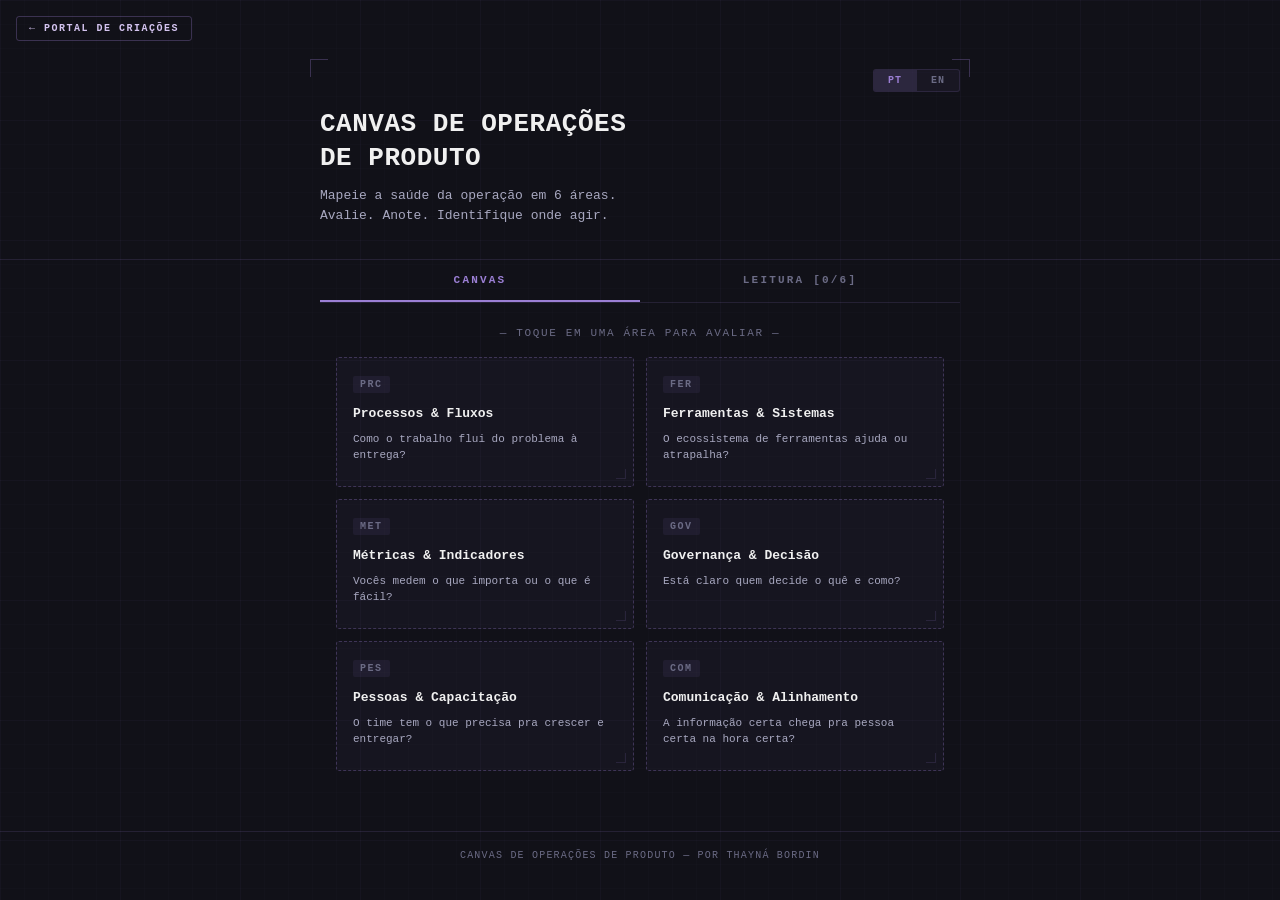
==== canvas-operacoes-produto.html @ 185a9892 "Adiciona o Canvas de Operações de Produto ao portal Converte o componente React para HTML com JavaSc" ====
<!DOCTYPE html>
<html lang="pt-BR">
<head>
  <meta charset="UTF-8">
  <meta name="viewport" content="width=device-width, initial-scale=1.0">
  <title>Canvas de Operações de Produto</title>
  <meta name="description" content="Mapeie a saúde da operação de produto em 6 áreas, avalie cada uma e receba uma leitura de onde agir primeiro.">
  <meta name="theme-color" content="#111118">
  <style>
    /* Paleta do portfólio (thaynabordin.github.io) */
    :root{
      --paper:#111118;--ink:#F0F0F0;--text-2:#A8A8C0;--muted:#6B6B85;--faint:#4A4A60;
      --accent:#9B7FD4;--accent-soft:#D4C4F0;--surface:rgba(155,127,212,.04);
      --border:rgba(155,127,212,.15);--border-strong:rgba(155,127,212,.3);
      --mono:'Courier New',Courier,monospace;
    }
    *,*::before,*::after{box-sizing:border-box;}
    html,body{margin:0;background:var(--paper);}
    body{color:var(--ink);font-family:var(--mono);min-height:100vh;}
    button{font-family:var(--mono);}
    .app{min-height:100vh;position:relative;overflow:hidden;}
    .grid-bg{position:absolute;inset:0;width:100%;height:100%;pointer-events:none;}
    .layer{position:relative;z-index:1;}

    .home-link{display:inline-block;margin:16px 16px 0;padding:6px 12px;font-size:10px;font-weight:700;letter-spacing:.15em;color:var(--accent-soft);text-decoration:none;border:1px solid var(--border-strong);border-radius:3px;}
    .home-link:hover{background:rgba(155,127,212,.12);}

    header.head{border-bottom:1px solid var(--border);padding:28px 20px 32px;}
    .wrap{max-width:640px;margin:0 auto;}
    .corner{position:absolute;top:-10px;width:18px;height:18px;border-top:1.5px solid var(--border-strong);}
    .corner.l{left:-10px;border-left:1.5px solid var(--border-strong);}
    .corner.r{right:-10px;border-right:1.5px solid var(--border-strong);}
    .lang{display:flex;justify-content:flex-end;margin-bottom:16px;}
    .lang-box{display:flex;background:rgba(155,127,212,.06);border-radius:3px;overflow:hidden;border:1px solid var(--border);}
    .lang-box button{padding:5px 14px;background:none;border:none;color:var(--muted);font-size:10px;font-weight:700;cursor:pointer;letter-spacing:.1em;}
    .lang-box button+button{border-left:1px solid var(--border);}
    .lang-box button.on{background:rgba(155,127,212,.15);color:var(--accent);}
    h1{font-size:26px;font-weight:700;line-height:1.3;margin:0 0 10px;color:var(--ink);letter-spacing:.02em;}
    .sub{font-size:13px;color:var(--text-2);line-height:1.6;max-width:420px;}

    .tabs{max-width:640px;margin:0 auto;display:flex;border-bottom:1px solid var(--border);}
    .tabs button{flex:1;padding:14px;background:none;border:none;border-bottom:2px solid transparent;color:var(--muted);font-size:11px;font-weight:700;cursor:pointer;letter-spacing:.2em;}
    .tabs button.on{border-bottom-color:var(--accent);color:var(--accent);}

    main{max-width:640px;margin:0 auto;padding:24px 16px 60px;}
    .hint{font-size:11px;color:var(--muted);letter-spacing:.15em;margin-bottom:18px;text-align:center;}
    .cards{display:grid;grid-template-columns:1fr 1fr;gap:12px;}
    .card{background:var(--surface);border:1px dashed var(--border-strong);border-radius:3px;padding:18px 16px;cursor:pointer;text-align:left;position:relative;min-height:130px;display:flex;flex-direction:column;justify-content:space-between;transition:all .2s;color:inherit;}
    .card:hover{border-color:var(--accent);}
    .card-row{display:flex;justify-content:space-between;align-items:center;margin-bottom:12px;}
    .code{font-size:10px;font-weight:700;letter-spacing:.15em;color:var(--muted);background:rgba(155,127,212,.08);padding:3px 7px;border-radius:2px;}
    .card-title{font-size:13px;font-weight:700;color:var(--ink);line-height:1.35;margin-bottom:8px;}
    .card-prompt{font-size:11px;color:var(--text-2);line-height:1.5;}
    .card-status{margin-top:12px;font-size:10px;letter-spacing:.1em;font-weight:700;display:flex;align-items:center;gap:6px;}
    .card-corner{position:absolute;bottom:7px;right:7px;width:10px;height:10px;border-right:1px solid var(--border);border-bottom:1px solid var(--border);}
    .count{margin-top:18px;font-size:10px;color:var(--muted);text-align:center;letter-spacing:.15em;}
    .btn-main{width:100%;margin-top:16px;padding:14px;background:none;border:2px solid var(--accent);border-radius:3px;color:var(--accent);font-size:12px;font-weight:700;cursor:pointer;letter-spacing:.12em;}
    .btn-main:hover{background:rgba(155,127,212,.1);}

    .detail{animation:fadeIn .2s ease;}
    .back{background:none;border:none;color:var(--accent);font-size:12px;cursor:pointer;padding:0 0 20px;letter-spacing:.08em;}
    .detail-head{border-bottom:1px solid var(--border);padding-bottom:22px;margin-bottom:24px;}
    .detail-code{display:inline-block;font-size:11px;font-weight:700;letter-spacing:.15em;color:var(--accent);background:rgba(155,127,212,.12);padding:4px 10px;border-radius:2px;margin-bottom:10px;}
    h2{font-size:20px;font-weight:700;color:var(--ink);margin:0 0 8px;}
    .desc{font-size:13px;color:var(--text-2);margin:0;line-height:1.7;}
    .block{margin-bottom:28px;}
    .label{font-size:10px;letter-spacing:.2em;color:var(--muted);margin-bottom:14px;font-weight:700;}
    .q{font-size:13px;color:var(--text-2);line-height:1.6;padding:10px 0;border-bottom:1px dashed var(--border);display:flex;gap:12px;}
    .q-num{color:var(--faint);min-width:20px;font-size:10px;padding-top:3px;font-weight:700;}
    .opts{display:flex;gap:10px;}
    .opt{flex:1;padding:16px 10px;background:var(--surface);border:1px dashed var(--border-strong);border-radius:3px;cursor:pointer;text-align:center;transition:all .2s;}
    .opt-sym{font-size:22px;color:var(--faint);margin-bottom:6px;}
    .opt-lbl{font-size:10px;font-weight:700;color:var(--muted);letter-spacing:.08em;}
    textarea{width:100%;min-height:90px;background:var(--surface);border:1px dashed var(--border-strong);border-radius:3px;padding:14px 16px;color:var(--ink);font-size:13px;line-height:1.6;font-family:var(--mono);resize:vertical;outline:none;}
    textarea:focus{border-color:var(--accent);}
    textarea::placeholder{color:var(--faint);}
    .btn-save{width:100%;padding:14px;background:none;border:1px solid var(--border-strong);border-radius:3px;color:var(--muted);font-size:12px;font-weight:700;cursor:pointer;letter-spacing:.1em;}
    .btn-save.ready{background:rgba(155,127,212,.1);border:2px solid var(--accent);color:var(--accent);}

    .empty{text-align:center;padding:48px 20px;color:var(--muted);}
    .empty .label{margin-bottom:18px;font-size:11px;}
    .empty p{font-size:13px;line-height:1.7;margin:0 0 24px;color:var(--text-2);}
    .btn-ghost{padding:12px 28px;background:none;border:1px dashed var(--border-strong);border-radius:3px;color:var(--accent);font-size:12px;cursor:pointer;letter-spacing:.12em;}
    .summary{display:flex;margin-bottom:20px;border:1px solid var(--border);border-radius:3px;overflow:hidden;}
    .summary > div{border-right:1px solid var(--border);padding:18px 12px;text-align:center;transition:flex .3s ease;}
    .summary > div:last-child{border-right:none;}
    .sum-n{font-size:30px;font-weight:800;line-height:1;margin-bottom:4px;}
    .sum-l{font-size:10px;letter-spacing:.12em;font-weight:700;}
    .bar{display:flex;height:8px;border-radius:2px;overflow:hidden;margin-bottom:28px;gap:3px;}
    .bar > div{opacity:.8;border-radius:2px;}
    .group{margin-bottom:22px;}
    .group-head{font-size:10px;letter-spacing:.18em;font-weight:700;margin-bottom:10px;display:flex;align-items:center;gap:8px;}
    .group-head .line{flex:1;height:1px;}
    .row{background:var(--surface);padding:14px 16px;margin-bottom:8px;border-radius:0 3px 3px 0;}
    .row-top{display:flex;align-items:center;gap:10px;}
    .row-code{font-size:10px;font-weight:700;letter-spacing:.1em;opacity:.8;}
    .row-title{font-size:14px;font-weight:700;color:var(--ink);}
    .row-note{font-size:12px;color:var(--text-2);line-height:1.6;font-style:italic;padding-left:40px;margin-top:8px;white-space:pre-wrap;}
    .reading{background:var(--surface);border:1px dashed var(--border-strong);border-radius:3px;padding:20px 18px;margin:8px 0 24px;}
    .reading .label{color:var(--accent);margin-bottom:12px;}
    .reading div:last-child{font-size:14px;color:var(--text-2);line-height:1.8;}
    .btn-reset{width:100%;padding:13px;background:none;border:1px dashed var(--border);border-radius:3px;color:var(--muted);font-size:11px;cursor:pointer;letter-spacing:.12em;}
    footer{text-align:center;padding:18px;border-top:1px solid var(--border);font-size:10px;color:var(--faint);letter-spacing:.12em;}
    footer a{color:var(--muted);text-decoration:none;}
    footer a:hover{color:var(--accent);}

    @keyframes fadeIn{from{opacity:0;transform:translateY(6px);}to{opacity:1;transform:none;}}
    @media(prefers-reduced-motion:reduce){*{animation:none!important;transition:none!important;}}
  </style>
</head>
<body>
<div class="app">
  <svg class="grid-bg" aria-hidden="true">
    <defs>
      <pattern id="smallGrid" width="24" height="24" patternUnits="userSpaceOnUse">
        <path d="M 24 0 L 0 0 0 24" fill="none" stroke="rgba(155,127,212,0.05)" stroke-width="0.5"/>
      </pattern>
      <pattern id="grid" width="120" height="120" patternUnits="userSpaceOnUse">
        <rect width="120" height="120" fill="url(#smallGrid)"/>
        <path d="M 120 0 L 0 0 0 120" fill="none" stroke="rgba(155,127,212,0.1)" stroke-width="0.5"/>
      </pattern>
    </defs>
    <rect width="100%" height="100%" fill="url(#grid)"/>
  </svg>
  <div class="layer" id="root"></div>
</div>

<script>
const AREAS = {
  pt: [
    { id: "processes", label: "Processos & Fluxos", code: "PRC",
      prompt: "Como o trabalho flui do problema à entrega?",
      description: "Etapas de descoberta, desenvolvimento e entrega. Inclui como demandas entram, são priorizadas e chegam ao usuário.",
      questions: ["O caminho de uma ideia até a entrega está documentado?", "O time sabe qual é o processo sem precisar perguntar?", "Existem gargalos recorrentes que todo mundo conhece mas ninguém resolve?", "O processo é revisado periodicamente ou só quando quebra?"] },
    { id: "tools", label: "Ferramentas & Sistemas", code: "FER",
      prompt: "O ecossistema de ferramentas ajuda ou atrapalha?",
      description: "Todas as ferramentas usadas pelo time de produto — gestão de backlog, documentação, comunicação, análise de dados, design.",
      questions: ["As ferramentas conversam entre si ou criam ilhas de informação?", "O time usa as ferramentas de forma consistente?", "Existe uma fonte única de verdade pra cada tipo de informação?", "Novas pessoas conseguem se localizar rapidamente no ecossistema?"] },
    { id: "metrics", label: "Métricas & Indicadores", code: "MET",
      prompt: "Vocês medem o que importa ou o que é fácil?",
      description: "Os indicadores que o time acompanha para tomar decisões — de produto, de experiência, de operação e de negócio.",
      questions: ["Existe clareza sobre quais métricas importam pra cada decisão?", "As métricas são acessíveis pra todo o time ou ficam com poucas pessoas?", "Indicadores de experiência do usuário fazem parte do acompanhamento?", "Os dados influenciam decisões reais ou só decoram apresentações?"] },
    { id: "governance", label: "Governança & Decisão", code: "GOV",
      prompt: "Está claro quem decide o quê e como?",
      description: "O modelo de tomada de decisão — quem prioriza, quem aprova, como conflitos são resolvidos, como trocas são feitas.",
      questions: ["Está claro quem tem autoridade sobre cada tipo de decisão?", "Existem critérios explícitos de priorização ou depende de quem fala mais alto?", "Conflitos entre áreas têm um caminho claro de resolução?", "Decisões importantes são registradas com contexto e justificativa?"] },
    { id: "people", label: "Pessoas & Capacitação", code: "PES",
      prompt: "O time tem o que precisa pra crescer e entregar?",
      description: "Estrutura do time, papéis, competências, integração de novos membros, desenvolvimento profissional e retenção.",
      questions: ["Os papéis e responsabilidades são claros pra todos?", "A integração de novas pessoas é estruturada ou cada um se vira?", "Existe investimento em desenvolvimento de competências?", "O time tem autonomia suficiente ou depende demais de aprovações?"] },
    { id: "alignment", label: "Comunicação & Alinhamento", code: "COM",
      prompt: "A informação certa chega pra pessoa certa na hora certa?",
      description: "Como o time se comunica internamente e com áreas parceiras — rituais, canais, documentação, visibilidade do trabalho.",
      questions: ["Todos sabem no que os outros estão trabalhando?", "A comunicação entre produto, design e engenharia é fluida?", "Existem rituais efetivos ou reuniões que poderiam ser um documento?", "Áreas parceiras (negócio, suporte, vendas) têm visibilidade do que acontece em produto?"] },
  ],
  en: [
    { id: "processes", label: "Processes & Workflows", code: "PRC",
      prompt: "How does work flow from problem to delivery?",
      description: "Discovery, development and delivery stages. Includes how demands come in, get prioritized and reach the user.",
      questions: ["Is the path from idea to delivery documented?", "Does the team know the process without having to ask?", "Are there recurring bottlenecks everyone knows but no one fixes?", "Is the process reviewed periodically or only when it breaks?"] },
    { id: "tools", label: "Tools & Systems", code: "TLS",
      prompt: "Does the tooling ecosystem help or hinder?",
      description: "All tools used by the product team — backlog management, documentation, communication, data analysis, design.",
      questions: ["Do tools talk to each other or create information silos?", "Does the team use tools consistently?", "Is there a single source of truth for each type of information?", "Can new people find their way around the ecosystem quickly?"] },
    { id: "metrics", label: "Metrics & Indicators", code: "MET",
      prompt: "Do you measure what matters or what's easy?",
      description: "The indicators the team tracks to make decisions — product, experience, operations and business metrics.",
      questions: ["Is it clear which metrics matter for each decision?", "Are metrics accessible to the whole team or held by a few?", "Are user experience indicators part of the tracking?", "Do data points influence real decisions or just decorate presentations?"] },
    { id: "governance", label: "Governance & Decision-Making", code: "GOV",
      prompt: "Is it clear who decides what and how?",
      description: "The decision-making model — who prioritizes, who approves, how conflicts are resolved, how trade-offs are made.",
      questions: ["Is it clear who has authority over each type of decision?", "Are there explicit prioritization criteria or does it depend on who speaks loudest?", "Do cross-team conflicts have a clear resolution path?", "Are important decisions recorded with context and rationale?"] },
    { id: "people", label: "People & Enablement", code: "PPL",
      prompt: "Does the team have what it needs to grow and deliver?",
      description: "Team structure, roles, competencies, onboarding, professional development and retention.",
      questions: ["Are roles and responsibilities clear to everyone?", "Is onboarding structured or left to chance?", "Is there investment in competency development?", "Does the team have enough autonomy or is it over-dependent on approvals?"] },
    { id: "alignment", label: "Communication & Alignment", code: "COM",
      prompt: "Does the right info reach the right person at the right time?",
      description: "How the team communicates internally and with partner areas — rituals, channels, documentation, work visibility.",
      questions: ["Does everyone know what others are working on?", "Is communication between product, design and engineering fluid?", "Are there effective rituals or meetings that could be a document?", "Do partner areas (business, support, sales) have visibility into product?"] },
  ],
};

// Cores de status: tons suaves que harmonizam com a paleta do portfólio
const HEALTH_COLORS = { healthy: "#D4C4F0", attention: "#9B7FD4", critical: "#E07A9A" };
const HEALTH_OPTIONS = {
  pt: [
    { value: "healthy", label: "Saudável", symbol: "●" },
    { value: "attention", label: "Atenção", symbol: "◐" },
    { value: "critical", label: "Crítico", symbol: "○" },
  ],
  en: [
    { value: "healthy", label: "Healthy", symbol: "●" },
    { value: "attention", label: "Needs Attention", symbol: "◐" },
    { value: "critical", label: "Critical", symbol: "○" },
  ],
};

const UI = {
  pt: {
    home: "← PORTAL DE CRIAÇÕES",
    title1: "CANVAS DE OPERAÇÕES", title2: "DE PRODUTO",
    subtitle1: "Mapeie a saúde da operação em 6 áreas.", subtitle2: "Avalie. Anote. Identifique onde agir.",
    tabCanvas: "CANVAS", tabReading: "LEITURA",
    instruction: "— TOQUE EM UMA ÁREA PARA AVALIAR —",
    mapped: "ÁREAS MAPEADAS", seeReading: "VER LEITURA COMPLETA →", back: "← VOLTAR",
    diagnosticQ: "PERGUNTAS DIAGNÓSTICAS", assessment: "AVALIAÇÃO", notes: "ANOTAÇÕES",
    notesPlaceholder: "Gargalos, observações, ideias...",
    saveBack: "SALVAR E VOLTAR", backNoSave: "VOLTAR SEM AVALIAR",
    insufficient: "DADOS INSUFICIENTES", insufficientDesc: "áreas restantes no canvas para gerar a leitura completa.",
    goCanvas: "IR AO CANVAS", reading: "LEITURA", reset: "LIMPAR E RECOMEÇAR",
    footer: "CANVAS DE OPERAÇÕES DE PRODUTO — POR THAYNÁ BORDIN", evaluate: "Avalie as",
    interp: [
      "Mais da metade das áreas está em estado crítico. Antes de otimizar, estabilize. Comece por Governança e Processos — são a base que sustenta todo o resto.",
      "Existem áreas críticas que travam o restante da operação. Foque nelas primeiro — melhorias aqui destravam avanço nas outras dimensões.",
      "A operação funciona mas acumula pontos de atrito. O risco é normalizar o desconforto. Escolha a área de maior impacto no dia a dia e trate com intenção.",
      "Operação em boa forma. O desafio agora é sustentar e evoluir. Revise este canvas a cada trimestre pra identificar regressões antes que virem crises.",
    ],
  },
  en: {
    home: "← CREATIONS PORTAL",
    title1: "PRODUCT OPERATIONS", title2: "CANVAS",
    subtitle1: "Map your operation's health across 6 areas.", subtitle2: "Assess. Annotate. Identify where to act.",
    tabCanvas: "CANVAS", tabReading: "READING",
    instruction: "— TAP AN AREA TO ASSESS —",
    mapped: "AREAS MAPPED", seeReading: "SEE FULL READING →", back: "← BACK",
    diagnosticQ: "DIAGNOSTIC QUESTIONS", assessment: "ASSESSMENT", notes: "NOTES",
    notesPlaceholder: "Bottlenecks, observations, ideas...",
    saveBack: "SAVE AND GO BACK", backNoSave: "GO BACK WITHOUT SAVING",
    insufficient: "INSUFFICIENT DATA", insufficientDesc: "remaining areas on the canvas to generate the full reading.",
    goCanvas: "GO TO CANVAS", reading: "READING", reset: "CLEAR AND RESTART",
    footer: "PRODUCT OPERATIONS CANVAS — BY THAYNÁ BORDIN", evaluate: "Assess the",
    interp: [
      "More than half the areas are in critical condition. Before optimizing, stabilize. Start with Governance and Processes — they're the foundation that supports everything else.",
      "There are critical areas blocking the rest of the operation. Focus on them first — improvements here unlock progress across other dimensions.",
      "The operation works but friction points are accumulating. The risk is normalizing discomfort. Pick the area with the most daily impact and address it intentionally.",
      "Operation in good shape. The challenge now is to sustain and evolve. Revisit this canvas every quarter to catch regressions before they become crises.",
    ],
  },
};

const state = { lang: "pt", activeArea: null, health: {}, notes: {}, view: "canvas" };
const root = document.getElementById("root");

const esc = s => String(s ?? "").replace(/[&<>"']/g, c => ({ "&": "&amp;", "<": "&lt;", ">": "&gt;", '"': "&quot;", "'": "&#39;" }[c]));
const opts = () => HEALTH_OPTIONS[state.lang].map(o => ({ ...o, color: HEALTH_COLORS[o.value] }));

function set(patch) { Object.assign(state, patch); render(); }

function canvasView(t, areas) {
  const assessed = Object.keys(state.health).length;
  const cards = areas.map(a => {
    const h = state.health[a.id];
    const o = h && opts().find(x => x.value === h);
    const cardStyle = o ? `background:${o.color}0D;border:1px solid ${o.color}66;` : "";
    const codeStyle = o ? `color:${o.color};background:${o.color}22;` : "";
    return `
      <button class="card" data-area="${a.id}" style="${cardStyle}">
        <div>
          <div class="card-row">
            <span class="code" style="${codeStyle}">${a.code}</span>
            ${state.notes[a.id] ? '<span style="font-size:10px;color:var(--muted)">✎</span>' : ""}
          </div>
          <div class="card-title">${esc(a.label)}</div>
          <div class="card-prompt">${esc(a.prompt)}</div>
        </div>
        ${o ? `<div class="card-status" style="color:${o.color}"><span style="font-size:12px">${o.symbol}</span>${o.label.toUpperCase()}</div>` : ""}
        <div class="card-corner"></div>
      </button>`;
  }).join("");
  return `
    <div class="hint">${t.instruction}</div>
    <div class="cards">${cards}</div>
    ${assessed > 0 ? `<div class="count">${assessed}/${areas.length} ${t.mapped}</div>` : ""}
    ${assessed === areas.length ? `<button class="btn-main" data-view="overview">${t.seeReading}</button>` : ""}`;
}

function detailView(t, area) {
  const current = state.health[area.id];
  const options = opts().map(o => {
    const sel = current === o.value;
    const st = sel ? `background:${o.color}1F;border:2px solid ${o.color};` : "";
    return `
      <button class="opt" data-health="${o.value}" style="${st}">
        <div class="opt-sym" style="${sel ? `color:${o.color}` : ""}">${o.symbol}</div>
        <div class="opt-lbl" style="${sel ? `color:${o.color}` : ""}">${o.label.toUpperCase()}</div>
      </button>`;
  }).join("");
  return `
    <div class="detail">
      <button class="back" data-close>${t.back}</button>
      <div class="detail-head">
        <span class="detail-code">${area.code}</span>
        <h2>${esc(area.label)}</h2>
        <p class="desc">${esc(area.description)}</p>
      </div>
      <div class="block">
        <div class="label">${t.diagnosticQ}</div>
        ${area.questions.map((q, i) => `<div class="q"><span class="q-num">${String(i + 1).padStart(2, "0")}</span><span>${esc(q)}</span></div>`).join("")}
      </div>
      <div class="block">
        <div class="label">${t.assessment}</div>
        <div class="opts">${options}</div>
      </div>
      <div class="block">
        <div class="label">${t.notes}</div>
        <textarea id="notes" placeholder="${esc(t.notesPlaceholder)}">${esc(state.notes[area.id] || "")}</textarea>
      </div>
      <button class="btn-save ${current ? "ready" : ""}" data-close>${current ? t.saveBack : t.backNoSave}</button>
    </div>`;
}

function overviewView(t, areas) {
  const assessed = Object.keys(state.health).length;
  if (assessed < areas.length) {
    return `
      <div class="empty">
        <div class="label">${t.insufficient}</div>
        <p>${t.evaluate} ${areas.length - assessed} ${t.insufficientDesc}</p>
        <button class="btn-ghost" data-view="canvas">${t.goCanvas}</button>
      </div>`;
  }
  const vals = Object.values(state.health);
  const sum = { healthy: 0, attention: 0, critical: 0 };
  vals.forEach(v => sum[v]++);
  const interp = sum.critical >= 3 ? t.interp[0] : sum.critical >= 1 ? t.interp[1] : sum.attention >= 3 ? t.interp[2] : t.interp[3];
  const o = opts();

  const summary = o.map(x => `
    <div style="flex:${sum[x.value] || 0.3};background:${x.color}14">
      <div class="sum-n" style="color:${x.color}">${sum[x.value]}</div>
      <div class="sum-l" style="color:${x.color}">${x.label.toUpperCase()}</div>
    </div>`).join("");
  const bar = o.filter(x => sum[x.value]).map(x => `<div style="flex:${sum[x.value]};background:${x.color}"></div>`).join("");
  const groups = ["critical", "attention", "healthy"].map(hv => {
    const list = areas.filter(a => state.health[a.id] === hv);
    if (!list.length) return "";
    const x = o.find(y => y.value === hv);
    return `
      <div class="group">
        <div class="group-head" style="color:${x.color}"><span style="font-size:12px">${x.symbol}</span>${x.label.toUpperCase()}<span class="line" style="background:${x.color}40"></span></div>
        ${list.map(a => `
          <div class="row" style="border-left:3px solid ${x.color}">
            <div class="row-top"><span class="row-code" style="color:${x.color}">${a.code}</span><span class="row-title">${esc(a.label)}</span></div>
            ${state.notes[a.id] ? `<div class="row-note">${esc(state.notes[a.id])}</div>` : ""}
          </div>`).join("")}
      </div>`;
  }).join("");

  return `
    <div class="summary">${summary}</div>
    <div class="bar">${bar}</div>
    ${groups}
    <div class="reading"><div class="label">${t.reading}</div><div>${interp}</div></div>
    <button class="btn-reset" data-reset>${t.reset}</button>`;
}

function render() {
  const t = UI[state.lang];
  const areas = AREAS[state.lang];
  const assessed = Object.keys(state.health).length;
  const area = state.activeArea && areas.find(a => a.id === state.activeArea);
  document.documentElement.lang = state.lang === "pt" ? "pt-BR" : "en";

  let body;
  if (state.view === "overview") body = overviewView(t, areas);
  else body = area ? detailView(t, area) : canvasView(t, areas);

  root.innerHTML = `
    <a class="home-link" href="./">${t.home}</a>
    <header class="head">
      <div class="wrap" style="position:relative">
        <div class="corner l"></div><div class="corner r"></div>
        <div class="lang"><div class="lang-box">
          ${["pt", "en"].map(l => `<button data-lang="${l}" class="${state.lang === l ? "on" : ""}">${l.toUpperCase()}</button>`).join("")}
        </div></div>
        <h1>${t.title1}<br>${t.title2}</h1>
        <div class="sub">${t.subtitle1}<br>${t.subtitle2}</div>
      </div>
    </header>
    <nav class="tabs">
      <button data-view="canvas" class="${state.view === "canvas" ? "on" : ""}">${t.tabCanvas}</button>
      <button data-view="overview" class="${state.view === "overview" ? "on" : ""}">${t.tabReading}${assessed === areas.length ? "" : ` [${assessed}/6]`}</button>
    </nav>
    <main>${body}</main>
    <footer><a href="./">${t.footer}</a></footer>`;
}

root.addEventListener("click", e => {
  const el = e.target.closest("button");
  if (!el) return;
  if (el.dataset.lang) set({ lang: el.dataset.lang });
  else if (el.dataset.view) set({ view: el.dataset.view, activeArea: null });
  else if (el.dataset.area) { set({ activeArea: el.dataset.area }); scrollTo(0, 0); }
  else if (el.dataset.health) set({ health: { ...state.health, [state.activeArea]: el.dataset.health } });
  else if ("close" in el.dataset) set({ activeArea: null });
  else if ("reset" in el.dataset) set({ health: {}, notes: {}, activeArea: null, view: "canvas" });
});

// Anotações são salvas sem re-renderizar, para não perder o foco do campo
root.addEventListener("input", e => {
  if (e.target.id === "notes" && state.activeArea) {
    state.notes = { ...state.notes, [state.activeArea]: e.target.value };
  }
});

render();
</script>
</body>
</html>
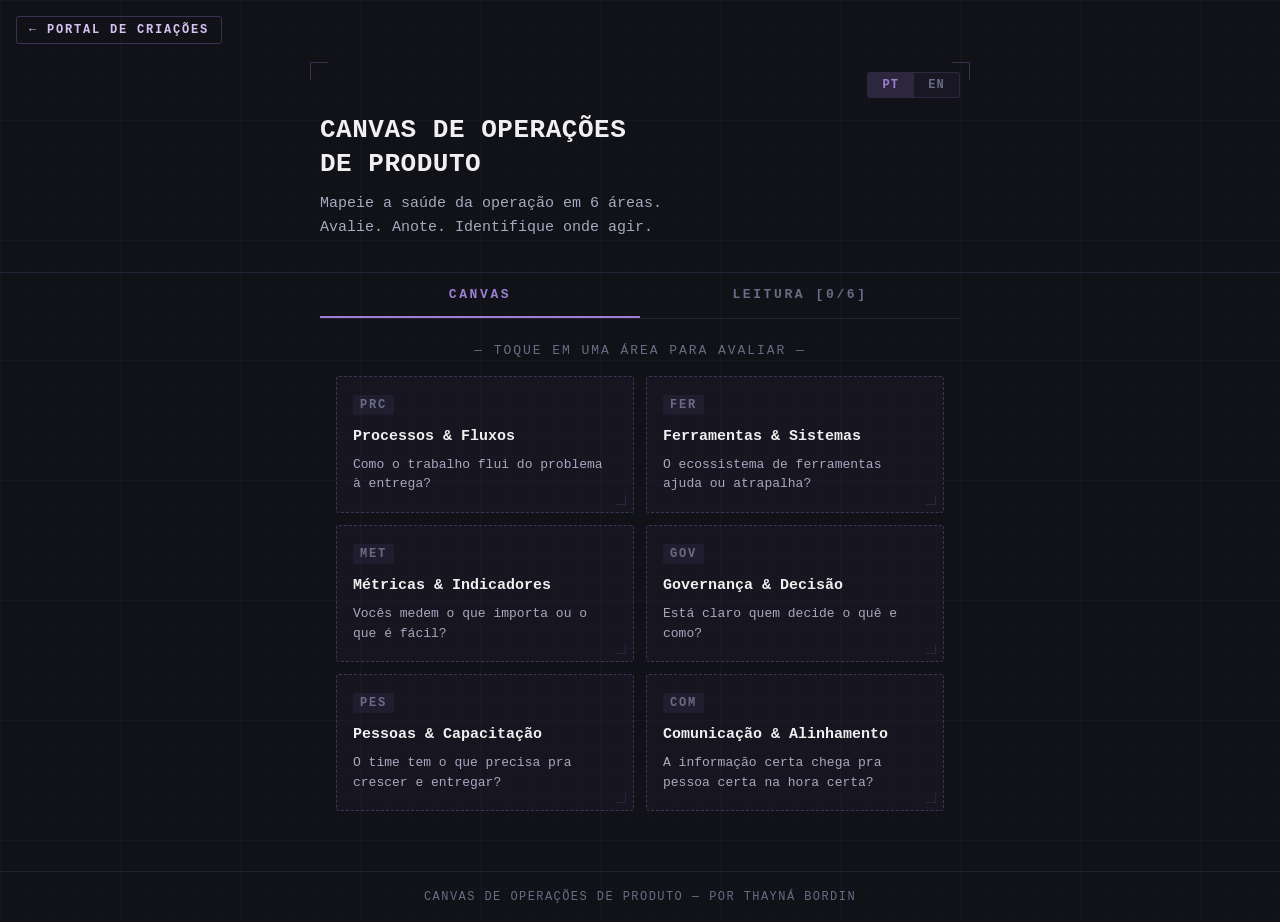
==== commit d1889448: "Vitrine de prévias no hero e escala de fonte única nos cases Troca a rede de nós por prévias dos car" ====
--- a/canvas-operacoes-produto.html
+++ b/canvas-operacoes-produto.html
@@ -22,7 +22,7 @@
     .grid-bg{position:absolute;inset:0;width:100%;height:100%;pointer-events:none;}
     .layer{position:relative;z-index:1;}
 
-    .home-link{display:inline-block;margin:16px 16px 0;padding:6px 12px;font-size:10px;font-weight:700;letter-spacing:.15em;color:var(--accent-soft);text-decoration:none;border:1px solid var(--border-strong);border-radius:3px;}
+    .home-link{display:inline-block;margin:16px 16px 0;padding:6px 12px;font-size:12px;font-weight:700;letter-spacing:.15em;color:var(--accent-soft);text-decoration:none;border:1px solid var(--border-strong);border-radius:3px;}
     .home-link:hover{background:rgba(155,127,212,.12);}
 
     header.head{border-bottom:1px solid var(--border);padding:28px 20px 32px;}
@@ -32,75 +32,75 @@
     .corner.r{right:-10px;border-right:1.5px solid var(--border-strong);}
     .lang{display:flex;justify-content:flex-end;margin-bottom:16px;}
     .lang-box{display:flex;background:rgba(155,127,212,.06);border-radius:3px;overflow:hidden;border:1px solid var(--border);}
-    .lang-box button{padding:5px 14px;background:none;border:none;color:var(--muted);font-size:10px;font-weight:700;cursor:pointer;letter-spacing:.1em;}
+    .lang-box button{padding:5px 14px;background:none;border:none;color:var(--muted);font-size:12px;font-weight:700;cursor:pointer;letter-spacing:.1em;}
     .lang-box button+button{border-left:1px solid var(--border);}
     .lang-box button.on{background:rgba(155,127,212,.15);color:var(--accent);}
     h1{font-size:26px;font-weight:700;line-height:1.3;margin:0 0 10px;color:var(--ink);letter-spacing:.02em;}
-    .sub{font-size:13px;color:var(--text-2);line-height:1.6;max-width:420px;}
+    .sub{font-size:15px;color:var(--text-2);line-height:1.6;max-width:420px;}
 
     .tabs{max-width:640px;margin:0 auto;display:flex;border-bottom:1px solid var(--border);}
-    .tabs button{flex:1;padding:14px;background:none;border:none;border-bottom:2px solid transparent;color:var(--muted);font-size:11px;font-weight:700;cursor:pointer;letter-spacing:.2em;}
+    .tabs button{flex:1;padding:14px;background:none;border:none;border-bottom:2px solid transparent;color:var(--muted);font-size:13px;font-weight:700;cursor:pointer;letter-spacing:.2em;}
     .tabs button.on{border-bottom-color:var(--accent);color:var(--accent);}
 
     main{max-width:640px;margin:0 auto;padding:24px 16px 60px;}
-    .hint{font-size:11px;color:var(--muted);letter-spacing:.15em;margin-bottom:18px;text-align:center;}
+    .hint{font-size:13px;color:var(--muted);letter-spacing:.15em;margin-bottom:18px;text-align:center;}
     .cards{display:grid;grid-template-columns:1fr 1fr;gap:12px;}
     .card{background:var(--surface);border:1px dashed var(--border-strong);border-radius:3px;padding:18px 16px;cursor:pointer;text-align:left;position:relative;min-height:130px;display:flex;flex-direction:column;justify-content:space-between;transition:all .2s;color:inherit;}
     .card:hover{border-color:var(--accent);}
     .card-row{display:flex;justify-content:space-between;align-items:center;margin-bottom:12px;}
-    .code{font-size:10px;font-weight:700;letter-spacing:.15em;color:var(--muted);background:rgba(155,127,212,.08);padding:3px 7px;border-radius:2px;}
-    .card-title{font-size:13px;font-weight:700;color:var(--ink);line-height:1.35;margin-bottom:8px;}
-    .card-prompt{font-size:11px;color:var(--text-2);line-height:1.5;}
-    .card-status{margin-top:12px;font-size:10px;letter-spacing:.1em;font-weight:700;display:flex;align-items:center;gap:6px;}
+    .code{font-size:12px;font-weight:700;letter-spacing:.15em;color:var(--muted);background:rgba(155,127,212,.08);padding:3px 7px;border-radius:2px;}
+    .card-title{font-size:15px;font-weight:700;color:var(--ink);line-height:1.35;margin-bottom:8px;}
+    .card-prompt{font-size:13px;color:var(--text-2);line-height:1.5;}
+    .card-status{margin-top:12px;font-size:12px;letter-spacing:.1em;font-weight:700;display:flex;align-items:center;gap:6px;}
     .card-corner{position:absolute;bottom:7px;right:7px;width:10px;height:10px;border-right:1px solid var(--border);border-bottom:1px solid var(--border);}
-    .count{margin-top:18px;font-size:10px;color:var(--muted);text-align:center;letter-spacing:.15em;}
-    .btn-main{width:100%;margin-top:16px;padding:14px;background:none;border:2px solid var(--accent);border-radius:3px;color:var(--accent);font-size:12px;font-weight:700;cursor:pointer;letter-spacing:.12em;}
+    .count{margin-top:18px;font-size:12px;color:var(--muted);text-align:center;letter-spacing:.15em;}
+    .btn-main{width:100%;margin-top:16px;padding:14px;background:none;border:2px solid var(--accent);border-radius:3px;color:var(--accent);font-size:14px;font-weight:700;cursor:pointer;letter-spacing:.12em;}
     .btn-main:hover{background:rgba(155,127,212,.1);}
 
     .detail{animation:fadeIn .2s ease;}
-    .back{background:none;border:none;color:var(--accent);font-size:12px;cursor:pointer;padding:0 0 20px;letter-spacing:.08em;}
+    .back{background:none;border:none;color:var(--accent);font-size:14px;cursor:pointer;padding:0 0 20px;letter-spacing:.08em;}
     .detail-head{border-bottom:1px solid var(--border);padding-bottom:22px;margin-bottom:24px;}
-    .detail-code{display:inline-block;font-size:11px;font-weight:700;letter-spacing:.15em;color:var(--accent);background:rgba(155,127,212,.12);padding:4px 10px;border-radius:2px;margin-bottom:10px;}
+    .detail-code{display:inline-block;font-size:13px;font-weight:700;letter-spacing:.15em;color:var(--accent);background:rgba(155,127,212,.12);padding:4px 10px;border-radius:2px;margin-bottom:10px;}
     h2{font-size:20px;font-weight:700;color:var(--ink);margin:0 0 8px;}
-    .desc{font-size:13px;color:var(--text-2);margin:0;line-height:1.7;}
+    .desc{font-size:15px;color:var(--text-2);margin:0;line-height:1.7;}
     .block{margin-bottom:28px;}
-    .label{font-size:10px;letter-spacing:.2em;color:var(--muted);margin-bottom:14px;font-weight:700;}
-    .q{font-size:13px;color:var(--text-2);line-height:1.6;padding:10px 0;border-bottom:1px dashed var(--border);display:flex;gap:12px;}
-    .q-num{color:var(--faint);min-width:20px;font-size:10px;padding-top:3px;font-weight:700;}
+    .label{font-size:12px;letter-spacing:.2em;color:var(--muted);margin-bottom:14px;font-weight:700;}
+    .q{font-size:15px;color:var(--text-2);line-height:1.6;padding:10px 0;border-bottom:1px dashed var(--border);display:flex;gap:12px;}
+    .q-num{color:var(--faint);min-width:20px;font-size:12px;padding-top:3px;font-weight:700;}
     .opts{display:flex;gap:10px;}
     .opt{flex:1;padding:16px 10px;background:var(--surface);border:1px dashed var(--border-strong);border-radius:3px;cursor:pointer;text-align:center;transition:all .2s;}
     .opt-sym{font-size:22px;color:var(--faint);margin-bottom:6px;}
-    .opt-lbl{font-size:10px;font-weight:700;color:var(--muted);letter-spacing:.08em;}
-    textarea{width:100%;min-height:90px;background:var(--surface);border:1px dashed var(--border-strong);border-radius:3px;padding:14px 16px;color:var(--ink);font-size:13px;line-height:1.6;font-family:var(--mono);resize:vertical;outline:none;}
+    .opt-lbl{font-size:12px;font-weight:700;color:var(--muted);letter-spacing:.08em;}
+    textarea{width:100%;min-height:90px;background:var(--surface);border:1px dashed var(--border-strong);border-radius:3px;padding:14px 16px;color:var(--ink);font-size:15px;line-height:1.6;font-family:var(--mono);resize:vertical;outline:none;}
     textarea:focus{border-color:var(--accent);}
     textarea::placeholder{color:var(--faint);}
-    .btn-save{width:100%;padding:14px;background:none;border:1px solid var(--border-strong);border-radius:3px;color:var(--muted);font-size:12px;font-weight:700;cursor:pointer;letter-spacing:.1em;}
+    .btn-save{width:100%;padding:14px;background:none;border:1px solid var(--border-strong);border-radius:3px;color:var(--muted);font-size:14px;font-weight:700;cursor:pointer;letter-spacing:.1em;}
     .btn-save.ready{background:rgba(155,127,212,.1);border:2px solid var(--accent);color:var(--accent);}
 
     .empty{text-align:center;padding:48px 20px;color:var(--muted);}
-    .empty .label{margin-bottom:18px;font-size:11px;}
-    .empty p{font-size:13px;line-height:1.7;margin:0 0 24px;color:var(--text-2);}
-    .btn-ghost{padding:12px 28px;background:none;border:1px dashed var(--border-strong);border-radius:3px;color:var(--accent);font-size:12px;cursor:pointer;letter-spacing:.12em;}
+    .empty .label{margin-bottom:18px;font-size:13px;}
+    .empty p{font-size:15px;line-height:1.7;margin:0 0 24px;color:var(--text-2);}
+    .btn-ghost{padding:12px 28px;background:none;border:1px dashed var(--border-strong);border-radius:3px;color:var(--accent);font-size:14px;cursor:pointer;letter-spacing:.12em;}
     .summary{display:flex;margin-bottom:20px;border:1px solid var(--border);border-radius:3px;overflow:hidden;}
     .summary > div{border-right:1px solid var(--border);padding:18px 12px;text-align:center;transition:flex .3s ease;}
     .summary > div:last-child{border-right:none;}
     .sum-n{font-size:30px;font-weight:800;line-height:1;margin-bottom:4px;}
-    .sum-l{font-size:10px;letter-spacing:.12em;font-weight:700;}
+    .sum-l{font-size:12px;letter-spacing:.12em;font-weight:700;}
     .bar{display:flex;height:8px;border-radius:2px;overflow:hidden;margin-bottom:28px;gap:3px;}
     .bar > div{opacity:.8;border-radius:2px;}
     .group{margin-bottom:22px;}
-    .group-head{font-size:10px;letter-spacing:.18em;font-weight:700;margin-bottom:10px;display:flex;align-items:center;gap:8px;}
+    .group-head{font-size:12px;letter-spacing:.18em;font-weight:700;margin-bottom:10px;display:flex;align-items:center;gap:8px;}
     .group-head .line{flex:1;height:1px;}
     .row{background:var(--surface);padding:14px 16px;margin-bottom:8px;border-radius:0 3px 3px 0;}
     .row-top{display:flex;align-items:center;gap:10px;}
-    .row-code{font-size:10px;font-weight:700;letter-spacing:.1em;opacity:.8;}
-    .row-title{font-size:14px;font-weight:700;color:var(--ink);}
-    .row-note{font-size:12px;color:var(--text-2);line-height:1.6;font-style:italic;padding-left:40px;margin-top:8px;white-space:pre-wrap;}
+    .row-code{font-size:12px;font-weight:700;letter-spacing:.1em;opacity:.8;}
+    .row-title{font-size:16px;font-weight:700;color:var(--ink);}
+    .row-note{font-size:14px;color:var(--text-2);line-height:1.6;font-style:italic;padding-left:40px;margin-top:8px;white-space:pre-wrap;}
     .reading{background:var(--surface);border:1px dashed var(--border-strong);border-radius:3px;padding:20px 18px;margin:8px 0 24px;}
     .reading .label{color:var(--accent);margin-bottom:12px;}
-    .reading div:last-child{font-size:14px;color:var(--text-2);line-height:1.8;}
-    .btn-reset{width:100%;padding:13px;background:none;border:1px dashed var(--border);border-radius:3px;color:var(--muted);font-size:11px;cursor:pointer;letter-spacing:.12em;}
-    footer{text-align:center;padding:18px;border-top:1px solid var(--border);font-size:10px;color:var(--faint);letter-spacing:.12em;}
+    .reading div:last-child{font-size:16px;color:var(--text-2);line-height:1.8;}
+    .btn-reset{width:100%;padding:13px;background:none;border:1px dashed var(--border);border-radius:3px;color:var(--muted);font-size:13px;cursor:pointer;letter-spacing:.12em;}
+    footer{text-align:center;padding:18px;border-top:1px solid var(--border);font-size:12px;color:var(--faint);letter-spacing:.12em;}
     footer a{color:var(--muted);text-decoration:none;}
     footer a:hover{color:var(--accent);}
 
@@ -259,12 +259,12 @@
         <div>
           <div class="card-row">
             <span class="code" style="${codeStyle}">${a.code}</span>
-            ${state.notes[a.id] ? '<span style="font-size:10px;color:var(--muted)">✎</span>' : ""}
+            ${state.notes[a.id] ? '<span style="font-size:12px;color:var(--muted)">✎</span>' : ""}
           </div>
           <div class="card-title">${esc(a.label)}</div>
           <div class="card-prompt">${esc(a.prompt)}</div>
         </div>
-        ${o ? `<div class="card-status" style="color:${o.color}"><span style="font-size:12px">${o.symbol}</span>${o.label.toUpperCase()}</div>` : ""}
+        ${o ? `<div class="card-status" style="color:${o.color}"><span style="font-size:14px">${o.symbol}</span>${o.label.toUpperCase()}</div>` : ""}
         <div class="card-corner"></div>
       </button>`;
   }).join("");
@@ -338,7 +338,7 @@
     const x = o.find(y => y.value === hv);
     return `
       <div class="group">
-        <div class="group-head" style="color:${x.color}"><span style="font-size:12px">${x.symbol}</span>${x.label.toUpperCase()}<span class="line" style="background:${x.color}40"></span></div>
+        <div class="group-head" style="color:${x.color}"><span style="font-size:14px">${x.symbol}</span>${x.label.toUpperCase()}<span class="line" style="background:${x.color}40"></span></div>
         ${list.map(a => `
           <div class="row" style="border-left:3px solid ${x.color}">
             <div class="row-top"><span class="row-code" style="color:${x.color}">${a.code}</span><span class="row-title">${esc(a.label)}</span></div>
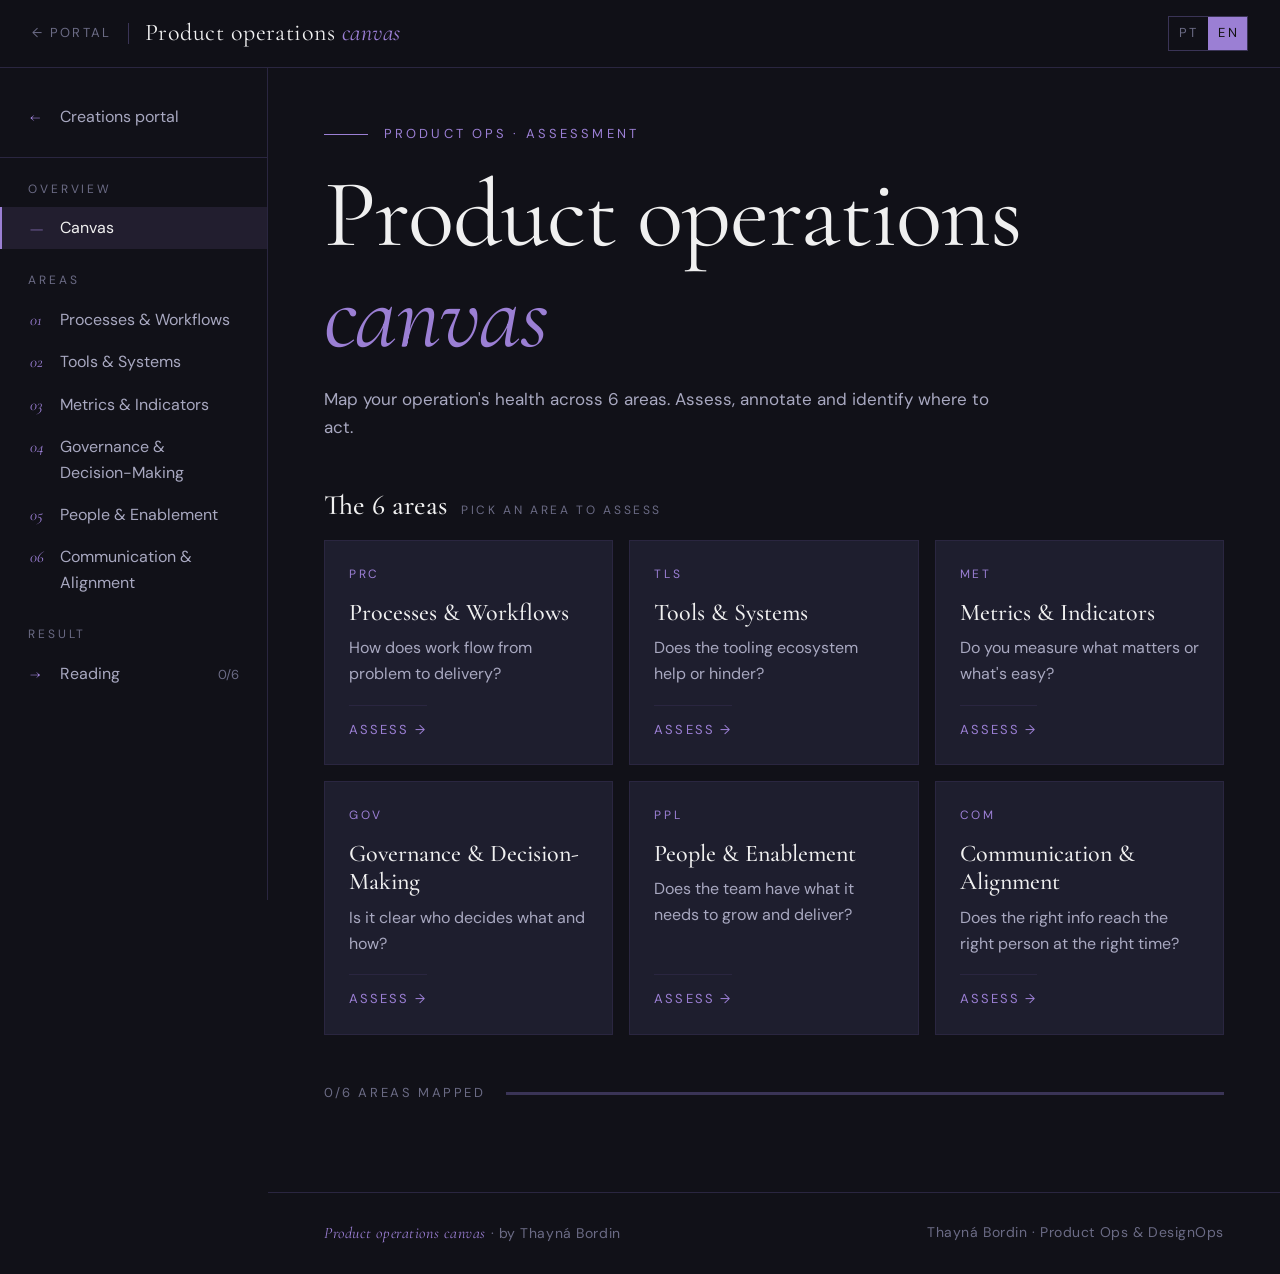
==== commit f1c6e144: "Padroniza o layout das criações e adiciona inglês ao DesignOps Canvas e DesignOps × Product Ops pass" ====
--- a/canvas-operacoes-produto.html
+++ b/canvas-operacoes-produto.html
@@ -1,129 +1,82 @@
 <!DOCTYPE html>
 <html lang="pt-BR">
 <head>
-  <meta charset="UTF-8">
-  <meta name="viewport" content="width=device-width, initial-scale=1.0">
-  <title>Canvas de Operações de Produto</title>
-  <meta name="description" content="Mapeie a saúde da operação de produto em 6 áreas, avalie cada uma e receba uma leitura de onde agir primeiro.">
-  <meta name="theme-color" content="#111118">
-  <style>
-    /* Paleta do portfólio (thaynabordin.github.io) */
-    :root{
-      --paper:#111118;--ink:#F0F0F0;--text-2:#A8A8C0;--muted:#6B6B85;--faint:#4A4A60;
-      --accent:#9B7FD4;--accent-soft:#D4C4F0;--surface:rgba(155,127,212,.04);
-      --border:rgba(155,127,212,.15);--border-strong:rgba(155,127,212,.3);
-      --mono:'Courier New',Courier,monospace;
-    }
-    *,*::before,*::after{box-sizing:border-box;}
-    html,body{margin:0;background:var(--paper);}
-    body{color:var(--ink);font-family:var(--mono);min-height:100vh;}
-    button{font-family:var(--mono);}
-    .app{min-height:100vh;position:relative;overflow:hidden;}
-    .grid-bg{position:absolute;inset:0;width:100%;height:100%;pointer-events:none;}
-    .layer{position:relative;z-index:1;}
-
-    .home-link{display:inline-block;margin:16px 16px 0;padding:6px 12px;font-size:12px;font-weight:700;letter-spacing:.15em;color:var(--accent-soft);text-decoration:none;border:1px solid var(--border-strong);border-radius:3px;}
-    .home-link:hover{background:rgba(155,127,212,.12);}
-
-    header.head{border-bottom:1px solid var(--border);padding:28px 20px 32px;}
-    .wrap{max-width:640px;margin:0 auto;}
-    .corner{position:absolute;top:-10px;width:18px;height:18px;border-top:1.5px solid var(--border-strong);}
-    .corner.l{left:-10px;border-left:1.5px solid var(--border-strong);}
-    .corner.r{right:-10px;border-right:1.5px solid var(--border-strong);}
-    .lang{display:flex;justify-content:flex-end;margin-bottom:16px;}
-    .lang-box{display:flex;background:rgba(155,127,212,.06);border-radius:3px;overflow:hidden;border:1px solid var(--border);}
-    .lang-box button{padding:5px 14px;background:none;border:none;color:var(--muted);font-size:12px;font-weight:700;cursor:pointer;letter-spacing:.1em;}
-    .lang-box button+button{border-left:1px solid var(--border);}
-    .lang-box button.on{background:rgba(155,127,212,.15);color:var(--accent);}
-    h1{font-size:26px;font-weight:700;line-height:1.3;margin:0 0 10px;color:var(--ink);letter-spacing:.02em;}
-    .sub{font-size:15px;color:var(--text-2);line-height:1.6;max-width:420px;}
-
-    .tabs{max-width:640px;margin:0 auto;display:flex;border-bottom:1px solid var(--border);}
-    .tabs button{flex:1;padding:14px;background:none;border:none;border-bottom:2px solid transparent;color:var(--muted);font-size:13px;font-weight:700;cursor:pointer;letter-spacing:.2em;}
-    .tabs button.on{border-bottom-color:var(--accent);color:var(--accent);}
-
-    main{max-width:640px;margin:0 auto;padding:24px 16px 60px;}
-    .hint{font-size:13px;color:var(--muted);letter-spacing:.15em;margin-bottom:18px;text-align:center;}
-    .cards{display:grid;grid-template-columns:1fr 1fr;gap:12px;}
-    .card{background:var(--surface);border:1px dashed var(--border-strong);border-radius:3px;padding:18px 16px;cursor:pointer;text-align:left;position:relative;min-height:130px;display:flex;flex-direction:column;justify-content:space-between;transition:all .2s;color:inherit;}
-    .card:hover{border-color:var(--accent);}
-    .card-row{display:flex;justify-content:space-between;align-items:center;margin-bottom:12px;}
-    .code{font-size:12px;font-weight:700;letter-spacing:.15em;color:var(--muted);background:rgba(155,127,212,.08);padding:3px 7px;border-radius:2px;}
-    .card-title{font-size:15px;font-weight:700;color:var(--ink);line-height:1.35;margin-bottom:8px;}
-    .card-prompt{font-size:13px;color:var(--text-2);line-height:1.5;}
-    .card-status{margin-top:12px;font-size:12px;letter-spacing:.1em;font-weight:700;display:flex;align-items:center;gap:6px;}
-    .card-corner{position:absolute;bottom:7px;right:7px;width:10px;height:10px;border-right:1px solid var(--border);border-bottom:1px solid var(--border);}
-    .count{margin-top:18px;font-size:12px;color:var(--muted);text-align:center;letter-spacing:.15em;}
-    .btn-main{width:100%;margin-top:16px;padding:14px;background:none;border:2px solid var(--accent);border-radius:3px;color:var(--accent);font-size:14px;font-weight:700;cursor:pointer;letter-spacing:.12em;}
-    .btn-main:hover{background:rgba(155,127,212,.1);}
-
-    .detail{animation:fadeIn .2s ease;}
-    .back{background:none;border:none;color:var(--accent);font-size:14px;cursor:pointer;padding:0 0 20px;letter-spacing:.08em;}
-    .detail-head{border-bottom:1px solid var(--border);padding-bottom:22px;margin-bottom:24px;}
-    .detail-code{display:inline-block;font-size:13px;font-weight:700;letter-spacing:.15em;color:var(--accent);background:rgba(155,127,212,.12);padding:4px 10px;border-radius:2px;margin-bottom:10px;}
-    h2{font-size:20px;font-weight:700;color:var(--ink);margin:0 0 8px;}
-    .desc{font-size:15px;color:var(--text-2);margin:0;line-height:1.7;}
-    .block{margin-bottom:28px;}
-    .label{font-size:12px;letter-spacing:.2em;color:var(--muted);margin-bottom:14px;font-weight:700;}
-    .q{font-size:15px;color:var(--text-2);line-height:1.6;padding:10px 0;border-bottom:1px dashed var(--border);display:flex;gap:12px;}
-    .q-num{color:var(--faint);min-width:20px;font-size:12px;padding-top:3px;font-weight:700;}
-    .opts{display:flex;gap:10px;}
-    .opt{flex:1;padding:16px 10px;background:var(--surface);border:1px dashed var(--border-strong);border-radius:3px;cursor:pointer;text-align:center;transition:all .2s;}
-    .opt-sym{font-size:22px;color:var(--faint);margin-bottom:6px;}
-    .opt-lbl{font-size:12px;font-weight:700;color:var(--muted);letter-spacing:.08em;}
-    textarea{width:100%;min-height:90px;background:var(--surface);border:1px dashed var(--border-strong);border-radius:3px;padding:14px 16px;color:var(--ink);font-size:15px;line-height:1.6;font-family:var(--mono);resize:vertical;outline:none;}
-    textarea:focus{border-color:var(--accent);}
-    textarea::placeholder{color:var(--faint);}
-    .btn-save{width:100%;padding:14px;background:none;border:1px solid var(--border-strong);border-radius:3px;color:var(--muted);font-size:14px;font-weight:700;cursor:pointer;letter-spacing:.1em;}
-    .btn-save.ready{background:rgba(155,127,212,.1);border:2px solid var(--accent);color:var(--accent);}
-
-    .empty{text-align:center;padding:48px 20px;color:var(--muted);}
-    .empty .label{margin-bottom:18px;font-size:13px;}
-    .empty p{font-size:15px;line-height:1.7;margin:0 0 24px;color:var(--text-2);}
-    .btn-ghost{padding:12px 28px;background:none;border:1px dashed var(--border-strong);border-radius:3px;color:var(--accent);font-size:14px;cursor:pointer;letter-spacing:.12em;}
-    .summary{display:flex;margin-bottom:20px;border:1px solid var(--border);border-radius:3px;overflow:hidden;}
-    .summary > div{border-right:1px solid var(--border);padding:18px 12px;text-align:center;transition:flex .3s ease;}
-    .summary > div:last-child{border-right:none;}
-    .sum-n{font-size:30px;font-weight:800;line-height:1;margin-bottom:4px;}
-    .sum-l{font-size:12px;letter-spacing:.12em;font-weight:700;}
-    .bar{display:flex;height:8px;border-radius:2px;overflow:hidden;margin-bottom:28px;gap:3px;}
-    .bar > div{opacity:.8;border-radius:2px;}
-    .group{margin-bottom:22px;}
-    .group-head{font-size:12px;letter-spacing:.18em;font-weight:700;margin-bottom:10px;display:flex;align-items:center;gap:8px;}
-    .group-head .line{flex:1;height:1px;}
-    .row{background:var(--surface);padding:14px 16px;margin-bottom:8px;border-radius:0 3px 3px 0;}
-    .row-top{display:flex;align-items:center;gap:10px;}
-    .row-code{font-size:12px;font-weight:700;letter-spacing:.1em;opacity:.8;}
-    .row-title{font-size:16px;font-weight:700;color:var(--ink);}
-    .row-note{font-size:14px;color:var(--text-2);line-height:1.6;font-style:italic;padding-left:40px;margin-top:8px;white-space:pre-wrap;}
-    .reading{background:var(--surface);border:1px dashed var(--border-strong);border-radius:3px;padding:20px 18px;margin:8px 0 24px;}
-    .reading .label{color:var(--accent);margin-bottom:12px;}
-    .reading div:last-child{font-size:16px;color:var(--text-2);line-height:1.8;}
-    .btn-reset{width:100%;padding:13px;background:none;border:1px dashed var(--border);border-radius:3px;color:var(--muted);font-size:13px;cursor:pointer;letter-spacing:.12em;}
-    footer{text-align:center;padding:18px;border-top:1px solid var(--border);font-size:12px;color:var(--faint);letter-spacing:.12em;}
-    footer a{color:var(--muted);text-decoration:none;}
-    footer a:hover{color:var(--accent);}
-
-    @keyframes fadeIn{from{opacity:0;transform:translateY(6px);}to{opacity:1;transform:none;}}
-    @media(prefers-reduced-motion:reduce){*{animation:none!important;transition:none!important;}}
-  </style>
+<meta charset="UTF-8">
+<meta name="viewport" content="width=device-width, initial-scale=1.0">
+<title>Canvas de Operações de Produto</title>
+<meta name="description" content="Mapeie a saúde da operação de produto em 6 áreas, avalie cada uma e receba uma leitura de onde agir primeiro.">
+<meta name="theme-color" content="#111118">
+<link rel="preconnect" href="https://fonts.googleapis.com">
+<link rel="preconnect" href="https://fonts.gstatic.com" crossorigin>
+<link href="https://fonts.googleapis.com/css2?family=Cormorant+Garamond:ital,wght@0,400;0,500;0,600;1,400;1,500&family=DM+Sans:opsz,wght@9..40,400;9..40,500;9..40,600&display=swap" rel="stylesheet">
+<link rel="stylesheet" href="creations.css">
+<style>
+  /* ---------- Específico do Canvas ---------- */
+  :root { --healthy: var(--good); --attention: var(--accent); --critical: var(--bad); }
+
+  .area-card { display: flex; flex-direction: column; text-align: left; min-height: 210px; transition: background .2s, border-color .2s; }
+  .area-card:hover, .area-card:focus-visible { background: var(--surface-2); border-color: var(--accent-line); outline: none; }
+  .area-top { display: flex; justify-content: space-between; align-items: center; margin-bottom: 14px; }
+  .area-top .kicker { margin: 0; }
+  .area-card p { flex: 1; }
+  .area-foot { margin-top: 18px; padding-top: 14px; border-top: 1px solid var(--line); font-size: 13px; letter-spacing: .16em; text-transform: uppercase; color: var(--accent); display: flex; justify-content: space-between; gap: 8px; }
+  .area-foot .note { color: var(--muted); }
+
+  .progress { display: flex; align-items: center; gap: 20px; flex-wrap: wrap; }
+  .progress-label { font-size: 13px; letter-spacing: .2em; text-transform: uppercase; color: var(--muted); }
+  .progress-track { flex: 1; min-width: 160px; height: 3px; background: var(--line-2); }
+  .progress-fill { height: 100%; background: var(--accent); transition: width .3s; }
+
+  .opt { text-align: center; padding: 28px 16px; border: 1px solid var(--line); background: var(--surface); transition: background .2s, border-color .2s; }
+  .opt:hover { border-color: var(--accent-line); }
+  .opt-sym { font-size: 28px; line-height: 1; color: var(--muted); margin-bottom: 10px; }
+  .opt-lbl { font-size: 13px; letter-spacing: .18em; text-transform: uppercase; color: var(--text-2); }
+
+  textarea.notes {
+    width: 100%; min-height: 120px; background: var(--surface); border: 1px solid var(--line-2); color: var(--text);
+    padding: 16px 18px; font-size: 16px; line-height: 1.6; resize: vertical; outline: none; border-radius: 0;
+  }
+  textarea.notes:focus { border-color: var(--accent); }
+  textarea.notes::placeholder { color: var(--muted); }
+
+  .summary-num { font-family: var(--serif); font-size: 56px; line-height: 1; margin-bottom: 6px; }
+  .summary-lbl { font-size: 13px; letter-spacing: .2em; text-transform: uppercase; }
+  .bar { display: flex; height: 4px; gap: 3px; margin: 16px 0 48px; }
+  .group-row { display: grid; grid-template-columns: 56px 1fr; gap: 12px; align-items: baseline; padding: 16px 20px; margin-bottom: 8px; background: var(--surface); border: 1px solid var(--line); }
+  .group-row .code { font-size: 13px; letter-spacing: .16em; }
+  .group-row h5 { font-size: 16px; font-weight: 600; }
+  .group-row .row-note { grid-column: 2; font-family: var(--serif); font-style: italic; font-size: 18px; color: var(--text-2); white-space: pre-wrap; }
+  .empty { border-style: dashed; text-align: center; padding: 56px 24px; }
+  .empty .kicker { margin-bottom: 12px; }
+  .empty p { margin-bottom: 24px; }
+</style>
 </head>
 <body>
-<div class="app">
-  <svg class="grid-bg" aria-hidden="true">
-    <defs>
-      <pattern id="smallGrid" width="24" height="24" patternUnits="userSpaceOnUse">
-        <path d="M 24 0 L 0 0 0 24" fill="none" stroke="rgba(155,127,212,0.05)" stroke-width="0.5"/>
-      </pattern>
-      <pattern id="grid" width="120" height="120" patternUnits="userSpaceOnUse">
-        <rect width="120" height="120" fill="url(#smallGrid)"/>
-        <path d="M 120 0 L 0 0 0 120" fill="none" stroke="rgba(155,127,212,0.1)" stroke-width="0.5"/>
-      </pattern>
-    </defs>
-    <rect width="100%" height="100%" fill="url(#grid)"/>
-  </svg>
-  <div class="layer" id="root"></div>
-</div>
+
+<header class="header">
+  <button class="menu-btn" id="menuBtn" aria-label="Abrir menu">
+    <svg width="20" height="20" viewBox="0 0 24 24" fill="none" stroke="currentColor" stroke-width="1.5"><line x1="3" y1="7" x2="21" y2="7"/><line x1="3" y1="12" x2="21" y2="12"/><line x1="3" y1="17" x2="21" y2="17"/></svg>
+  </button>
+  <a class="home-link" id="homeLink" href="./">← Portal</a>
+  <div class="brand" id="brand"></div>
+  <div class="header-spacer"></div>
+  <div class="lang" role="group" aria-label="Idioma / Language">
+    <button type="button" data-lang="pt" aria-pressed="true">PT</button>
+    <button type="button" data-lang="en" aria-pressed="false">EN</button>
+  </div>
+</header>
+
+<nav class="sidebar" id="sidebar"></nav>
+<div class="overlay" id="overlay"></div>
+
+<main class="main">
+  <div class="content" id="content"></div>
+</main>
+
+<footer class="footer">
+  <span id="footNote"></span>
+  <span>Thayná Bordin · Product Ops &amp; DesignOps</span>
+</footer>
 
 <script>
 const AREAS = {
@@ -181,8 +134,7 @@
   ],
 };
 
-// Cores de status: tons suaves que harmonizam com a paleta do portfólio
-const HEALTH_COLORS = { healthy: "#D4C4F0", attention: "#9B7FD4", critical: "#E07A9A" };
+const HEALTH_COLORS = { healthy: "var(--healthy)", attention: "var(--attention)", critical: "var(--critical)" };
 const HEALTH_OPTIONS = {
   pt: [
     { value: "healthy", label: "Saudável", symbol: "●" },
@@ -191,25 +143,34 @@
   ],
   en: [
     { value: "healthy", label: "Healthy", symbol: "●" },
-    { value: "attention", label: "Needs Attention", symbol: "◐" },
+    { value: "attention", label: "Needs attention", symbol: "◐" },
     { value: "critical", label: "Critical", symbol: "○" },
   ],
 };
 
 const UI = {
   pt: {
-    home: "← PORTAL DE CRIAÇÕES",
-    title1: "CANVAS DE OPERAÇÕES", title2: "DE PRODUTO",
-    subtitle1: "Mapeie a saúde da operação em 6 áreas.", subtitle2: "Avalie. Anote. Identifique onde agir.",
-    tabCanvas: "CANVAS", tabReading: "LEITURA",
-    instruction: "— TOQUE EM UMA ÁREA PARA AVALIAR —",
-    mapped: "ÁREAS MAPEADAS", seeReading: "VER LEITURA COMPLETA →", back: "← VOLTAR",
-    diagnosticQ: "PERGUNTAS DIAGNÓSTICAS", assessment: "AVALIAÇÃO", notes: "ANOTAÇÕES",
-    notesPlaceholder: "Gargalos, observações, ideias...",
-    saveBack: "SALVAR E VOLTAR", backNoSave: "VOLTAR SEM AVALIAR",
-    insufficient: "DADOS INSUFICIENTES", insufficientDesc: "áreas restantes no canvas para gerar a leitura completa.",
-    goCanvas: "IR AO CANVAS", reading: "LEITURA", reset: "LIMPAR E RECOMEÇAR",
-    footer: "CANVAS DE OPERAÇÕES DE PRODUTO — POR THAYNÁ BORDIN", evaluate: "Avalie as",
+    docTitle: "Canvas de Operações de Produto",
+    brand: "Canvas de operações <em>de produto</em>",
+    home: "← Portal", homeNav: "Portal de criações", menu: "Abrir menu", nav: "Seções",
+    navOverview: "Visão geral", navCanvas: "Canvas", navAreas: "Áreas", navResult: "Resultado", navReading: "Leitura",
+    eyebrow: "Product Ops · Diagnóstico",
+    title: "Canvas de operações de <em>produto</em>",
+    lede: "Mapeie a saúde da operação em 6 áreas. Avalie, anote e identifique onde agir.",
+    areasHead: "As 6 áreas", areasHint: "Escolha uma área para avaliar",
+    evaluate: "Avaliar →", noted: "✎ com anotação",
+    mapped: "áreas mapeadas", seeReading: "Ver leitura completa →",
+    areaOf: (i, n) => `Área ${i} de ${n}`,
+    diagnosticQ: "Perguntas diagnósticas", assessment: "Avaliação", assessmentHint: "Como essa área está hoje?",
+    notes: "Anotações", notesPlaceholder: "Gargalos, observações, ideias...",
+    saveBack: "Salvar e voltar ao canvas", backNoSave: "Voltar sem avaliar",
+    prev: "← Anterior", next: "Próxima →",
+    readingEyebrow: "Resultado", readingTitle: "Leitura do <em>canvas</em>",
+    readingLede: "Como as 6 áreas se distribuem entre saudável, atenção e crítico, e por onde começar.",
+    insufficient: "Dados insuficientes",
+    insufficientDesc: n => `Avalie as ${n} áreas restantes no canvas para gerar a leitura completa.`,
+    goCanvas: "Ir ao canvas", reading: "Leitura", reset: "Limpar e recomeçar",
+    foot: "<em>Canvas de operações de produto</em> · por Thayná Bordin",
     interp: [
       "Mais da metade das áreas está em estado crítico. Antes de otimizar, estabilize. Comece por Governança e Processos — são a base que sustenta todo o resto.",
       "Existem áreas críticas que travam o restante da operação. Foque nelas primeiro — melhorias aqui destravam avanço nas outras dimensões.",
@@ -218,18 +179,27 @@
     ],
   },
   en: {
-    home: "← CREATIONS PORTAL",
-    title1: "PRODUCT OPERATIONS", title2: "CANVAS",
-    subtitle1: "Map your operation's health across 6 areas.", subtitle2: "Assess. Annotate. Identify where to act.",
-    tabCanvas: "CANVAS", tabReading: "READING",
-    instruction: "— TAP AN AREA TO ASSESS —",
-    mapped: "AREAS MAPPED", seeReading: "SEE FULL READING →", back: "← BACK",
-    diagnosticQ: "DIAGNOSTIC QUESTIONS", assessment: "ASSESSMENT", notes: "NOTES",
-    notesPlaceholder: "Bottlenecks, observations, ideas...",
-    saveBack: "SAVE AND GO BACK", backNoSave: "GO BACK WITHOUT SAVING",
-    insufficient: "INSUFFICIENT DATA", insufficientDesc: "remaining areas on the canvas to generate the full reading.",
-    goCanvas: "GO TO CANVAS", reading: "READING", reset: "CLEAR AND RESTART",
-    footer: "PRODUCT OPERATIONS CANVAS — BY THAYNÁ BORDIN", evaluate: "Assess the",
+    docTitle: "Product Operations Canvas",
+    brand: "Product operations <em>canvas</em>",
+    home: "← Portal", homeNav: "Creations portal", menu: "Open menu", nav: "Sections",
+    navOverview: "Overview", navCanvas: "Canvas", navAreas: "Areas", navResult: "Result", navReading: "Reading",
+    eyebrow: "Product Ops · Assessment",
+    title: "Product operations <em>canvas</em>",
+    lede: "Map your operation's health across 6 areas. Assess, annotate and identify where to act.",
+    areasHead: "The 6 areas", areasHint: "Pick an area to assess",
+    evaluate: "Assess →", noted: "✎ with notes",
+    mapped: "areas mapped", seeReading: "See full reading →",
+    areaOf: (i, n) => `Area ${i} of ${n}`,
+    diagnosticQ: "Diagnostic questions", assessment: "Assessment", assessmentHint: "How is this area doing today?",
+    notes: "Notes", notesPlaceholder: "Bottlenecks, observations, ideas...",
+    saveBack: "Save and back to canvas", backNoSave: "Back without assessing",
+    prev: "← Previous", next: "Next →",
+    readingEyebrow: "Result", readingTitle: "Canvas <em>reading</em>",
+    readingLede: "How the 6 areas split between healthy, needs attention and critical, and where to start.",
+    insufficient: "Insufficient data",
+    insufficientDesc: n => `Assess the ${n} remaining areas on the canvas to generate the full reading.`,
+    goCanvas: "Go to canvas", reading: "Reading", reset: "Clear and restart",
+    foot: "<em>Product operations canvas</em> · by Thayná Bordin",
     interp: [
       "More than half the areas are in critical condition. Before optimizing, stabilize. Start with Governance and Processes — they're the foundation that supports everything else.",
       "There are critical areas blocking the rest of the operation. Focus on them first — improvements here unlock progress across other dimensions.",
@@ -239,169 +209,229 @@
   },
 };
 
-const state = { lang: "pt", activeArea: null, health: {}, notes: {}, view: "canvas" };
-const root = document.getElementById("root");
-
+// Idioma: ?lang= no endereço, depois a última escolha salva no portal, depois o idioma do navegador
+function pickLang() {
+  const q = new URLSearchParams(location.search).get("lang");
+  if (q === "pt" || q === "en") return q;
+  try { const s = localStorage.getItem("portal-lang"); if (s === "pt" || s === "en") return s; } catch (e) {}
+  return (navigator.language || "pt").toLowerCase().startsWith("pt") ? "pt" : "en";
+}
+
+const state = { lang: pickLang(), view: "canvas", health: {}, notes: {} };
+const $ = id => document.getElementById(id);
 const esc = s => String(s ?? "").replace(/[&<>"']/g, c => ({ "&": "&amp;", "<": "&lt;", ">": "&gt;", '"': "&quot;", "'": "&#39;" }[c]));
 const opts = () => HEALTH_OPTIONS[state.lang].map(o => ({ ...o, color: HEALTH_COLORS[o.value] }));
-
-function set(patch) { Object.assign(state, patch); render(); }
+const optOf = v => opts().find(o => o.value === v);
+
+function sidebarView(t, areas) {
+  const assessed = Object.keys(state.health).length;
+  const item = (go, num, label, extra = "") =>
+    `<button class="nav-item${state.view === go ? " active" : ""}" data-go="${go}"><span class="nav-num">${num}</span>${label}${extra}</button>`;
+  return `
+    <div class="nav-home"><a class="nav-item" href="./?lang=${state.lang}"><span class="nav-num">←</span>${t.homeNav}</a></div>
+    <div class="nav-group">
+      <div class="nav-label">${t.navOverview}</div>
+      ${item("canvas", "—", t.navCanvas)}
+    </div>
+    <div class="nav-group">
+      <div class="nav-label">${t.navAreas}</div>
+      ${areas.map((a, i) => {
+        const o = state.health[a.id] && optOf(state.health[a.id]);
+        return item(a.id, String(i + 1).padStart(2, "0"), esc(a.label), o ? `<span class="nav-status" style="color:${o.color}">${o.symbol}</span>` : "");
+      }).join("")}
+    </div>
+    <div class="nav-group">
+      <div class="nav-label">${t.navResult}</div>
+      ${item("reading", "→", t.navReading, `<span class="nav-status" style="color:var(--muted)">${assessed}/${areas.length}</span>`)}
+    </div>`;
+}
 
 function canvasView(t, areas) {
   const assessed = Object.keys(state.health).length;
   const cards = areas.map(a => {
-    const h = state.health[a.id];
-    const o = h && opts().find(x => x.value === h);
-    const cardStyle = o ? `background:${o.color}0D;border:1px solid ${o.color}66;` : "";
-    const codeStyle = o ? `color:${o.color};background:${o.color}22;` : "";
+    const o = state.health[a.id] && optOf(state.health[a.id]);
+    const style = o ? `style="border-top:1px solid ${o.color}"` : "";
     return `
-      <button class="card" data-area="${a.id}" style="${cardStyle}">
-        <div>
-          <div class="card-row">
-            <span class="code" style="${codeStyle}">${a.code}</span>
-            ${state.notes[a.id] ? '<span style="font-size:12px;color:var(--muted)">✎</span>' : ""}
-          </div>
-          <div class="card-title">${esc(a.label)}</div>
-          <div class="card-prompt">${esc(a.prompt)}</div>
+      <button class="card area-card" data-go="${a.id}" ${style}>
+        <div class="area-top">
+          <span class="kicker">${a.code}</span>
+          ${o ? `<span style="color:${o.color}">${o.symbol}</span>` : ""}
         </div>
-        ${o ? `<div class="card-status" style="color:${o.color}"><span style="font-size:14px">${o.symbol}</span>${o.label.toUpperCase()}</div>` : ""}
-        <div class="card-corner"></div>
+        <h4>${esc(a.label)}</h4>
+        <p>${esc(a.prompt)}</p>
+        <div class="area-foot">
+          ${o ? `<span style="color:${o.color}">${o.label}</span>` : `<span>${t.evaluate}</span>`}
+          ${state.notes[a.id] ? `<span class="note">${t.noted}</span>` : ""}
+        </div>
       </button>`;
   }).join("");
   return `
-    <div class="hint">${t.instruction}</div>
-    <div class="cards">${cards}</div>
-    ${assessed > 0 ? `<div class="count">${assessed}/${areas.length} ${t.mapped}</div>` : ""}
-    ${assessed === areas.length ? `<button class="btn-main" data-view="overview">${t.seeReading}</button>` : ""}`;
-}
-
-function detailView(t, area) {
-  const current = state.health[area.id];
+    <div class="eyebrow">${t.eyebrow}</div>
+    <h1 class="title display">${t.title}</h1>
+    <p class="lede">${t.lede}</p>
+    <div class="block">
+      <div class="block-head"><h2>${t.areasHead}</h2><span>${t.areasHint}</span></div>
+      <div class="grid g3">${cards}</div>
+    </div>
+    <div class="block">
+      <div class="progress">
+        <span class="progress-label">${assessed}/${areas.length} ${t.mapped}</span>
+        <div class="progress-track"><div class="progress-fill" style="width:${(assessed / areas.length) * 100}%"></div></div>
+        ${assessed === areas.length ? `<button class="btn primary" data-go="reading">${t.seeReading}</button>` : ""}
+      </div>
+    </div>`;
+}
+
+function areaView(t, areas, idx) {
+  const a = areas[idx];
+  const current = state.health[a.id];
+  const prev = areas[idx - 1], next = areas[idx + 1];
   const options = opts().map(o => {
     const sel = current === o.value;
-    const st = sel ? `background:${o.color}1F;border:2px solid ${o.color};` : "";
+    const st = sel ? `style="border-color:${o.color};background:var(--accent-soft)"` : "";
     return `
-      <button class="opt" data-health="${o.value}" style="${st}">
+      <button class="opt" data-health="${o.value}" aria-pressed="${sel}" ${st}>
         <div class="opt-sym" style="${sel ? `color:${o.color}` : ""}">${o.symbol}</div>
-        <div class="opt-lbl" style="${sel ? `color:${o.color}` : ""}">${o.label.toUpperCase()}</div>
+        <div class="opt-lbl" style="${sel ? `color:${o.color}` : ""}">${o.label}</div>
       </button>`;
   }).join("");
   return `
-    <div class="detail">
-      <button class="back" data-close>${t.back}</button>
-      <div class="detail-head">
-        <span class="detail-code">${area.code}</span>
-        <h2>${esc(area.label)}</h2>
-        <p class="desc">${esc(area.description)}</p>
-      </div>
-      <div class="block">
-        <div class="label">${t.diagnosticQ}</div>
-        ${area.questions.map((q, i) => `<div class="q"><span class="q-num">${String(i + 1).padStart(2, "0")}</span><span>${esc(q)}</span></div>`).join("")}
-      </div>
-      <div class="block">
-        <div class="label">${t.assessment}</div>
-        <div class="opts">${options}</div>
-      </div>
-      <div class="block">
-        <div class="label">${t.notes}</div>
-        <textarea id="notes" placeholder="${esc(t.notesPlaceholder)}">${esc(state.notes[area.id] || "")}</textarea>
-      </div>
-      <button class="btn-save ${current ? "ready" : ""}" data-close>${current ? t.saveBack : t.backNoSave}</button>
+    <div class="eyebrow">${a.code} · ${t.areaOf(idx + 1, areas.length)}</div>
+    <h1 class="title">${esc(a.label)}</h1>
+    <p class="lede">${esc(a.description)}</p>
+    <div class="block">
+      <div class="block-head"><h2>${t.diagnosticQ}</h2></div>
+      <div class="card"><div class="steps">
+        ${a.questions.map((q, i) => `<div class="step"><span class="step-n">${String(i + 1).padStart(2, "0")}</span><p>${esc(q)}</p></div>`).join("")}
+      </div></div>
+    </div>
+    <div class="block">
+      <div class="block-head"><h2>${t.assessment}</h2><span>${t.assessmentHint}</span></div>
+      <div class="grid g3">${options}</div>
+    </div>
+    <div class="block">
+      <div class="block-head"><h2>${t.notes}</h2></div>
+      <textarea class="notes" id="notes" placeholder="${esc(t.notesPlaceholder)}">${esc(state.notes[a.id] || "")}</textarea>
+    </div>
+    <div class="actions">
+      <button class="btn ${current ? "primary" : "ghost"}" data-go="canvas">${current ? t.saveBack : t.backNoSave}</button>
+    </div>
+    <div class="pager">
+      ${prev ? `<button class="prev" data-go="${prev.id}"><small>${t.prev}</small><span>${esc(prev.label)}</span></button>` : ""}
+      ${next ? `<button class="next" data-go="${next.id}"><small>${t.next}</small><span>${esc(next.label)}</span></button>`
+             : `<button class="next" data-go="reading"><small>${t.next}</small><span>${t.navReading}</span></button>`}
     </div>`;
 }
 
-function overviewView(t, areas) {
+function readingView(t, areas) {
   const assessed = Object.keys(state.health).length;
+  const head = `
+    <div class="eyebrow">${t.readingEyebrow}</div>
+    <h1 class="title">${t.readingTitle}</h1>
+    <p class="lede">${t.readingLede}</p>`;
   if (assessed < areas.length) {
-    return `
-      <div class="empty">
-        <div class="label">${t.insufficient}</div>
-        <p>${t.evaluate} ${areas.length - assessed} ${t.insufficientDesc}</p>
-        <button class="btn-ghost" data-view="canvas">${t.goCanvas}</button>
+    return head + `
+      <div class="card empty">
+        <div class="kicker">${t.insufficient}</div>
+        <p>${t.insufficientDesc(areas.length - assessed)}</p>
+        <button class="btn" data-go="canvas">${t.goCanvas}</button>
       </div>`;
   }
-  const vals = Object.values(state.health);
   const sum = { healthy: 0, attention: 0, critical: 0 };
-  vals.forEach(v => sum[v]++);
+  Object.values(state.health).forEach(v => sum[v]++);
   const interp = sum.critical >= 3 ? t.interp[0] : sum.critical >= 1 ? t.interp[1] : sum.attention >= 3 ? t.interp[2] : t.interp[3];
   const o = opts();
-
   const summary = o.map(x => `
-    <div style="flex:${sum[x.value] || 0.3};background:${x.color}14">
-      <div class="sum-n" style="color:${x.color}">${sum[x.value]}</div>
-      <div class="sum-l" style="color:${x.color}">${x.label.toUpperCase()}</div>
+    <div class="card" style="border-top:1px solid ${x.color}">
+      <div class="summary-num" style="color:${x.color}">${sum[x.value]}</div>
+      <div class="summary-lbl" style="color:${x.color}">${x.symbol} ${x.label}</div>
     </div>`).join("");
   const bar = o.filter(x => sum[x.value]).map(x => `<div style="flex:${sum[x.value]};background:${x.color}"></div>`).join("");
   const groups = ["critical", "attention", "healthy"].map(hv => {
     const list = areas.filter(a => state.health[a.id] === hv);
     if (!list.length) return "";
-    const x = o.find(y => y.value === hv);
+    const x = optOf(hv);
     return `
-      <div class="group">
-        <div class="group-head" style="color:${x.color}"><span style="font-size:14px">${x.symbol}</span>${x.label.toUpperCase()}<span class="line" style="background:${x.color}40"></span></div>
+      <div class="block">
+        <div class="block-head"><h2 style="color:${x.color}">${x.symbol} ${x.label}</h2></div>
         ${list.map(a => `
-          <div class="row" style="border-left:3px solid ${x.color}">
-            <div class="row-top"><span class="row-code" style="color:${x.color}">${a.code}</span><span class="row-title">${esc(a.label)}</span></div>
-            ${state.notes[a.id] ? `<div class="row-note">${esc(state.notes[a.id])}</div>` : ""}
+          <div class="group-row" style="border-left:2px solid ${x.color}">
+            <span class="code" style="color:${x.color}">${a.code}</span>
+            <h5>${esc(a.label)}</h5>
+            ${state.notes[a.id] ? `<p class="row-note">${esc(state.notes[a.id])}</p>` : ""}
           </div>`).join("")}
       </div>`;
   }).join("");
-
-  return `
-    <div class="summary">${summary}</div>
+  return head + `
+    <div class="grid g3">${summary}</div>
     <div class="bar">${bar}</div>
     ${groups}
-    <div class="reading"><div class="label">${t.reading}</div><div>${interp}</div></div>
-    <button class="btn-reset" data-reset>${t.reset}</button>`;
-}
-
+    <div class="block">
+      <div class="kicker">${t.reading}</div>
+      <p class="quote">${interp}</p>
+    </div>
+    <div class="actions"><button class="btn ghost" data-reset>${t.reset}</button></div>`;
+}
+
+let lastView = null;
 function render() {
   const t = UI[state.lang];
   const areas = AREAS[state.lang];
-  const assessed = Object.keys(state.health).length;
-  const area = state.activeArea && areas.find(a => a.id === state.activeArea);
+  const idx = areas.findIndex(a => a.id === state.view);
   document.documentElement.lang = state.lang === "pt" ? "pt-BR" : "en";
-
-  let body;
-  if (state.view === "overview") body = overviewView(t, areas);
-  else body = area ? detailView(t, area) : canvasView(t, areas);
-
-  root.innerHTML = `
-    <a class="home-link" href="./">${t.home}</a>
-    <header class="head">
-      <div class="wrap" style="position:relative">
-        <div class="corner l"></div><div class="corner r"></div>
-        <div class="lang"><div class="lang-box">
-          ${["pt", "en"].map(l => `<button data-lang="${l}" class="${state.lang === l ? "on" : ""}">${l.toUpperCase()}</button>`).join("")}
-        </div></div>
-        <h1>${t.title1}<br>${t.title2}</h1>
-        <div class="sub">${t.subtitle1}<br>${t.subtitle2}</div>
-      </div>
-    </header>
-    <nav class="tabs">
-      <button data-view="canvas" class="${state.view === "canvas" ? "on" : ""}">${t.tabCanvas}</button>
-      <button data-view="overview" class="${state.view === "overview" ? "on" : ""}">${t.tabReading}${assessed === areas.length ? "" : ` [${assessed}/6]`}</button>
-    </nav>
-    <main>${body}</main>
-    <footer><a href="./">${t.footer}</a></footer>`;
-}
-
-root.addEventListener("click", e => {
-  const el = e.target.closest("button");
-  if (!el) return;
-  if (el.dataset.lang) set({ lang: el.dataset.lang });
-  else if (el.dataset.view) set({ view: el.dataset.view, activeArea: null });
-  else if (el.dataset.area) { set({ activeArea: el.dataset.area }); scrollTo(0, 0); }
-  else if (el.dataset.health) set({ health: { ...state.health, [state.activeArea]: el.dataset.health } });
-  else if ("close" in el.dataset) set({ activeArea: null });
-  else if ("reset" in el.dataset) set({ health: {}, notes: {}, activeArea: null, view: "canvas" });
+  document.title = t.docTitle;
+  $("brand").innerHTML = t.brand;
+  $("homeLink").textContent = t.home;
+  $("homeLink").href = "./?lang=" + state.lang;
+  $("footNote").innerHTML = t.foot;
+  $("menuBtn").setAttribute("aria-label", t.menu);
+  $("sidebar").setAttribute("aria-label", t.nav);
+  document.querySelectorAll(".lang button").forEach(b => b.setAttribute("aria-pressed", String(b.dataset.lang === state.lang)));
+  $("sidebar").innerHTML = sidebarView(t, areas);
+  const body = state.view === "reading" ? readingView(t, areas) : idx >= 0 ? areaView(t, areas, idx) : canvasView(t, areas);
+  // A animação de entrada só roda ao trocar de seção, não a cada resposta
+  const animate = state.view !== lastView;
+  lastView = state.view;
+  $("content").innerHTML = `<div class="${animate ? "view" : ""}">${body}</div>`;
+}
+
+function go(view) {
+  state.view = view;
+  document.body.classList.remove("nav-open");
+  render();
+  window.scrollTo({ top: 0, behavior: "auto" });
+}
+
+function setLang(next) {
+  if (next === state.lang) return;
+  state.lang = next;
+  try { localStorage.setItem("portal-lang", next); } catch (e) {}
+  const url = new URL(location.href);
+  url.searchParams.set("lang", next);
+  history.replaceState(null, "", url);
+  render();
+}
+
+document.addEventListener("click", e => {
+  const l = e.target.closest(".lang button");
+  if (l) { setLang(l.dataset.lang); return; }
+  const g = e.target.closest("[data-go]");
+  if (g) { go(g.dataset.go); return; }
+  const h = e.target.closest("[data-health]");
+  if (h) {
+    const areas = AREAS[state.lang];
+    if (areas.some(a => a.id === state.view)) { state.health = { ...state.health, [state.view]: h.dataset.health }; render(); }
+    return;
+  }
+  if (e.target.closest("[data-reset]")) { state.health = {}; state.notes = {}; go("canvas"); }
 });
+$("brand").addEventListener("click", () => go("canvas"));
+$("menuBtn").addEventListener("click", () => document.body.classList.toggle("nav-open"));
+$("overlay").addEventListener("click", () => document.body.classList.remove("nav-open"));
 
 // Anotações são salvas sem re-renderizar, para não perder o foco do campo
-root.addEventListener("input", e => {
-  if (e.target.id === "notes" && state.activeArea) {
-    state.notes = { ...state.notes, [state.activeArea]: e.target.value };
-  }
+document.addEventListener("input", e => {
+  if (e.target.id === "notes") state.notes = { ...state.notes, [state.view]: e.target.value };
 });
 
 render();
--- a/creations.css
+++ b/creations.css
@@ -0,0 +1,209 @@
+/*
+ * Layout compartilhado das criações
+ * ------------------------------------------------------------------
+ * Mesmo padrão do Guia de Práticas de Produto: cabeçalho fixo, menu
+ * lateral, conteúdo ocupando a largura da tela e a paleta do
+ * portfólio (thaynabordin.github.io). Cada criação adiciona só os
+ * estilos específicos dela.
+ */
+:root {
+  --bg: #111118;
+  --bg-2: #16161f;
+  --surface: #1e1e2e;
+  --surface-2: #26263a;
+  --line: #2a2640;
+  --line-2: #3a3456;
+  --text: #F0F0F0;
+  --text-2: #A8A8C0;
+  --muted: #6B6B85;
+  --accent: #9B7FD4;
+  --accent-2: #D4C4F0;
+  --accent-soft: rgba(155, 127, 212, 0.12);
+  --accent-line: rgba(155, 127, 212, 0.45);
+  --bad: #E07A9A;
+  --good: #9fd4b4;
+  --serif: 'Cormorant Garamond', Georgia, 'Times New Roman', serif;
+  --sans: 'DM Sans', system-ui, -apple-system, 'Segoe UI', sans-serif;
+  --header-h: 68px;
+  --sidebar-w: 268px;
+  color-scheme: dark;
+}
+
+* { margin: 0; padding: 0; box-sizing: border-box; }
+html { scroll-behavior: smooth; }
+body {
+  font-family: var(--sans);
+  background: var(--bg);
+  color: var(--text);
+  line-height: 1.6;
+  font-size: 16px;
+  -webkit-font-smoothing: antialiased;
+}
+button { font: inherit; color: inherit; background: none; border: 0; cursor: pointer; }
+a { color: inherit; }
+textarea { font: inherit; }
+::selection { background: var(--accent); color: #111; }
+
+::-webkit-scrollbar { width: 6px; height: 6px; }
+::-webkit-scrollbar-track { background: transparent; }
+::-webkit-scrollbar-thumb { background: var(--line-2); }
+
+/* ---------- Header ---------- */
+.header {
+  position: fixed; inset: 0 0 auto 0; height: var(--header-h); z-index: 50;
+  display: flex; align-items: center; gap: 16px;
+  padding: 0 32px;
+  background: rgba(17, 17, 24, 0.92);
+  backdrop-filter: blur(12px); -webkit-backdrop-filter: blur(12px);
+  border-bottom: 1px solid var(--line);
+}
+.menu-btn { display: none; width: 36px; height: 36px; align-items: center; justify-content: center; color: var(--text-2); }
+.home-link {
+  font-size: 13px; letter-spacing: .18em; text-transform: uppercase; color: var(--muted);
+  text-decoration: none; white-space: nowrap; padding-right: 16px; border-right: 1px solid var(--line-2);
+  transition: color .15s;
+}
+.home-link:hover { color: var(--accent-2); }
+.brand { font-family: var(--serif); font-size: 24px; letter-spacing: 0.02em; white-space: nowrap; cursor: pointer; }
+.brand em { color: var(--accent); font-style: italic; }
+.header-spacer { flex: 1; }
+
+.lang { display: flex; align-items: center; gap: 2px; border: 1px solid var(--line-2); flex-shrink: 0; }
+.lang button { font-size: 13px; letter-spacing: .18em; padding: 6px 8px 6px 10px; color: var(--muted); transition: color .15s, background .15s; }
+.lang button:hover { color: var(--text); }
+.lang button[aria-pressed="true"] { background: var(--accent); color: #111; }
+
+/* ---------- Sidebar ---------- */
+.sidebar {
+  position: fixed; top: var(--header-h); left: 0; bottom: 0; width: var(--sidebar-w);
+  border-right: 1px solid var(--line); overflow-y: auto; padding: 28px 0 40px;
+  background: var(--bg); z-index: 40;
+}
+.nav-group { margin-bottom: 22px; }
+.nav-label {
+  padding: 0 28px 8px; font-size: 12px; letter-spacing: .24em; text-transform: uppercase; color: var(--muted);
+}
+.nav-item {
+  display: flex; align-items: baseline; gap: 12px; width: 100%; text-align: left;
+  padding: 8px 28px; font-size: 16px; color: var(--text-2);
+  border-left: 2px solid transparent; transition: color .15s, background .15s;
+}
+.nav-item:hover { color: var(--text); background: var(--accent-soft); }
+.nav-item.active { color: var(--text); border-left-color: var(--accent); background: var(--accent-soft); }
+.nav-num { font-family: var(--serif); font-style: italic; font-size: 16px; color: var(--accent); min-width: 18px; }
+.nav-status { margin-left: auto; font-size: 13px; }
+a.nav-item { text-decoration: none; }
+.nav-home { padding-bottom: 18px; margin-bottom: 22px; border-bottom: 1px solid var(--line); }
+.overlay { display: none; }
+
+/* ---------- Main ---------- */
+.main { margin-left: var(--sidebar-w); padding: calc(var(--header-h) + 56px) 56px 40px; min-height: 100vh; }
+.content { max-width: 1000px; margin: 0 auto; }
+.view { animation: fade .35s ease; }
+@keyframes fade { from { opacity: 0; transform: translateY(8px); } to { opacity: 1; transform: none; } }
+
+.eyebrow {
+  display: flex; align-items: center; gap: 16px;
+  font-size: 13px; letter-spacing: .24em; text-transform: uppercase; color: var(--accent);
+  margin-bottom: 20px;
+}
+.eyebrow::before { content: ""; width: 44px; height: 1px; background: var(--accent); }
+.title {
+  font-family: var(--serif); font-weight: 400; font-size: clamp(40px, 5.4vw, 64px);
+  line-height: 1.05; letter-spacing: -0.01em; margin-bottom: 20px;
+}
+.title em { color: var(--accent); font-style: italic; }
+.display { font-size: clamp(52px, 8vw, 96px); }
+.lede { font-size: 17px; color: var(--text-2); max-width: 680px; margin-bottom: 48px; }
+
+.block { margin-bottom: 48px; }
+.block-head { display: flex; align-items: baseline; gap: 14px; margin-bottom: 18px; flex-wrap: wrap; }
+.block-head h2 { font-family: var(--serif); font-weight: 500; font-size: 28px; line-height: 1.2; }
+.block-head span { font-size: 12px; letter-spacing: .22em; text-transform: uppercase; color: var(--muted); }
+.block-intro { color: var(--text-2); margin: -8px 0 18px; max-width: 720px; }
+
+/* ---------- Grid & cards ---------- */
+.grid { display: grid; gap: 16px; }
+.g2 { grid-template-columns: repeat(2, minmax(0,1fr)); }
+.g3 { grid-template-columns: repeat(3, minmax(0,1fr)); }
+.g4 { grid-template-columns: repeat(4, minmax(0,1fr)); }
+
+.card { background: var(--surface); border: 1px solid var(--line); padding: 24px; }
+.card.hl { border-top: 1px solid var(--accent); }
+.card.side { border-left: 1px solid var(--accent); }
+.card.plain { background: transparent; }
+.kicker { font-size: 12px; letter-spacing: .22em; text-transform: uppercase; color: var(--accent); margin-bottom: 10px; }
+.card h4 { font-family: var(--serif); font-weight: 500; font-size: 24px; line-height: 1.2; margin-bottom: 8px; }
+.card h5 { font-size: 16px; font-weight: 600; margin-bottom: 4px; }
+.card p { color: var(--text-2); font-size: 16px; }
+.card p + p { margin-top: 8px; }
+
+.tag {
+  display: inline-block; border: 1px solid var(--accent-line); color: var(--accent-2);
+  font-size: 12px; letter-spacing: .18em; text-transform: uppercase; padding: 4px 10px;
+}
+.quote {
+  font-family: var(--serif); font-style: italic; font-size: 24px; line-height: 1.4; color: var(--text);
+  border-left: 1px solid var(--accent); padding: 4px 0 4px 24px; max-width: 760px;
+}
+
+/* Steps */
+.steps { display: grid; gap: 0; }
+.step { display: grid; grid-template-columns: 48px 1fr; gap: 12px; padding: 14px 0; border-bottom: 1px solid var(--line); }
+.step:last-child { border-bottom: 0; }
+.step-n { font-family: var(--serif); font-style: italic; font-size: 24px; color: var(--accent); line-height: 1.1; }
+.step p { font-size: 16px; color: var(--text-2); }
+
+/* Botões */
+.btn {
+  display: inline-flex; align-items: center; justify-content: center; gap: 8px;
+  padding: 12px 24px; font-size: 13px; letter-spacing: .16em; text-transform: uppercase;
+  border: 1px solid var(--accent-line); color: var(--accent-2); transition: background .2s, color .2s, border-color .2s;
+}
+.btn:hover { background: var(--accent-soft); }
+.btn.primary { background: var(--accent); border-color: var(--accent); color: #111118; }
+.btn.primary:hover { background: var(--accent-2); border-color: var(--accent-2); }
+.btn.ghost { border-color: var(--line-2); color: var(--text-2); }
+.actions { display: flex; gap: 12px; flex-wrap: wrap; align-items: center; }
+
+/* Pager */
+.pager { display: grid; grid-template-columns: 1fr 1fr; gap: 16px; margin-top: 64px; padding-top: 24px; border-top: 1px solid var(--line); }
+.pager button { text-align: left; padding: 8px 0; }
+.pager button.next { text-align: right; grid-column: 2; }
+.pager small { display: block; font-size: 12px; letter-spacing: .22em; text-transform: uppercase; color: var(--muted); }
+.pager span { font-family: var(--serif); font-size: 22px; color: var(--text); }
+.pager button:hover span { color: var(--accent-2); }
+
+.footer { margin-left: var(--sidebar-w); padding: 28px 56px; border-top: 1px solid var(--line); display: flex; justify-content: space-between; gap: 16px; flex-wrap: wrap; font-size: 14px; color: var(--muted); letter-spacing: .04em; }
+.footer em { font-family: var(--serif); font-size: 16px; color: var(--accent); }
+
+/* ---------- Responsive ---------- */
+@media (max-width: 1180px) {
+  .g4 { grid-template-columns: repeat(2, minmax(0,1fr)); }
+  .g3 { grid-template-columns: repeat(2, minmax(0,1fr)); }
+}
+@media (max-width: 960px) {
+  :root { --header-h: 60px; }
+  .header { padding: 0 16px; }
+  .menu-btn { display: flex; }
+  .home-link { display: none; }
+  .sidebar { transform: translateX(-100%); transition: transform .25s ease; width: 280px; }
+  body.nav-open .sidebar { transform: none; }
+  body.nav-open .overlay { display: block; position: fixed; inset: var(--header-h) 0 0 0; background: rgba(0,0,0,.55); z-index: 35; }
+  .main { margin-left: 0; padding: calc(var(--header-h) + 36px) 24px 32px; }
+  .footer { margin-left: 0; padding: 24px; }
+}
+@media (max-width: 640px) {
+  .main { padding: calc(var(--header-h) + 28px) 16px 24px; }
+  .footer { padding: 20px 16px; }
+  .brand { font-size: 20px; overflow: hidden; text-overflow: ellipsis; min-width: 0; }
+  .header { gap: 10px; }
+  .lang button { padding: 6px 6px 6px 8px; }
+  .g2, .g3, .g4 { grid-template-columns: 1fr; }
+  .lede { font-size: 16px; }
+  .quote { font-size: 20px; }
+  .pager span { font-size: 18px; }
+}
+@media (prefers-reduced-motion: reduce) {
+  *, *::before, *::after { animation: none !important; transition: none !important; scroll-behavior: auto !important; }
+}
